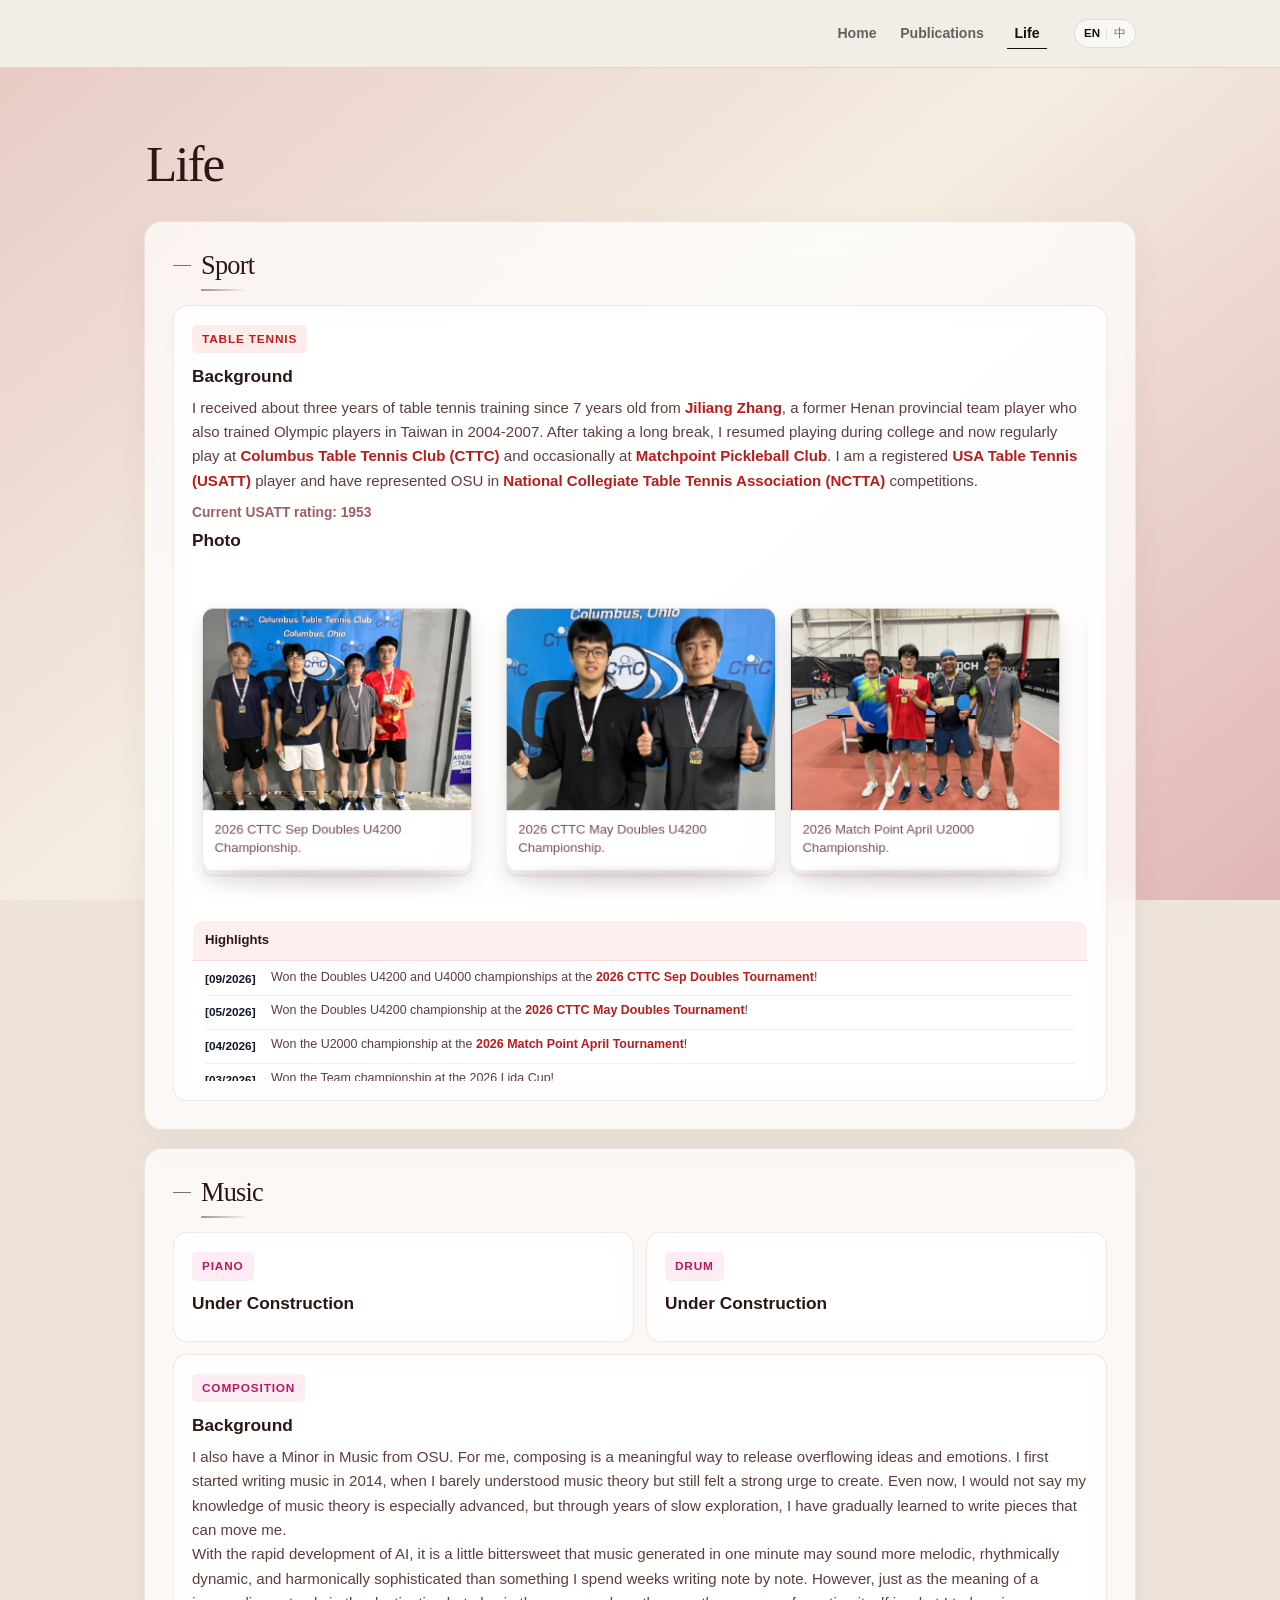
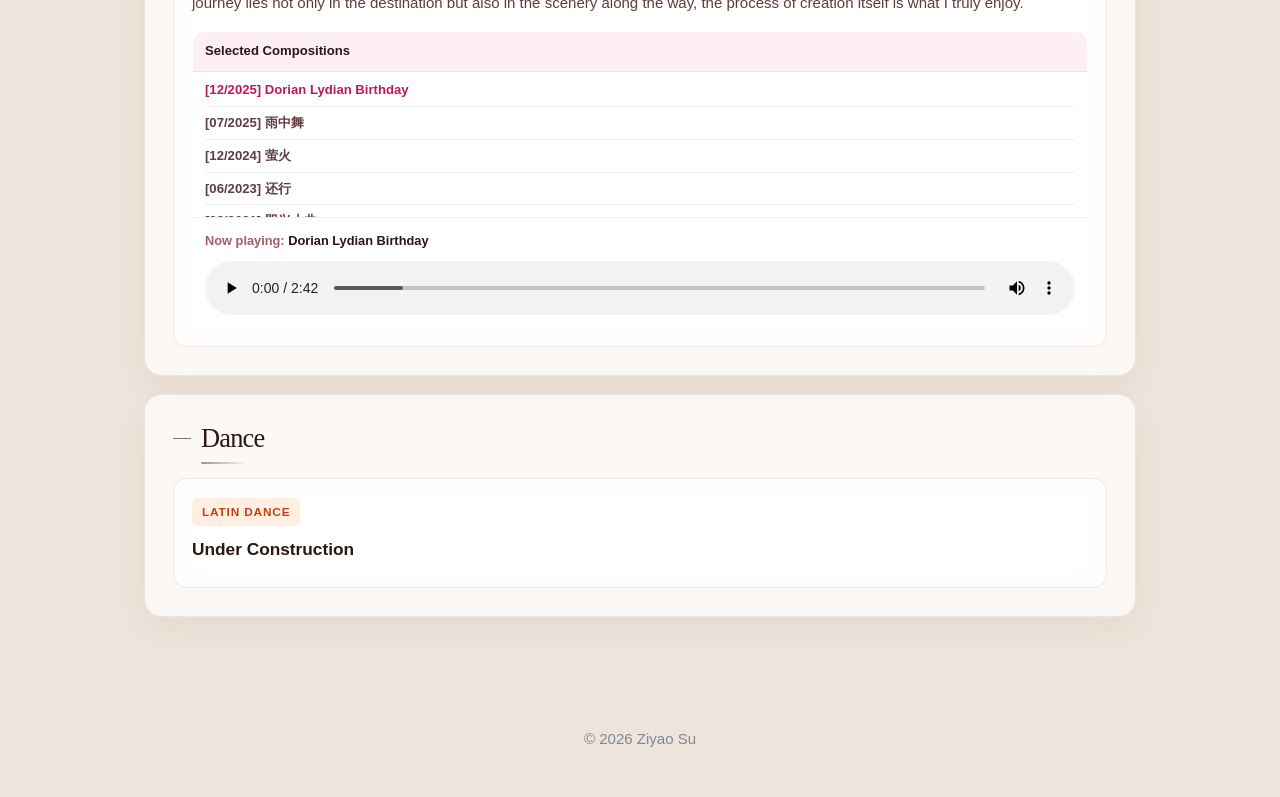
==== life.html @ 885048a0 "update" ====
<!DOCTYPE html>
<html lang="en">
<head>
  <meta charset="UTF-8" />
  <meta name="viewport" content="width=device-width, initial-scale=1.0" />

  <title>Life | Ziyao Su</title>

  <meta name="description" content="Life page of Ziyao Su, including table tennis, music compositions, and dance." />
  <meta name="author" content="Ziyao Su" />
  <script>document.documentElement.lang=new URLSearchParams(location.search).get('lang')==='zh'?'zh-CN':'en'</script>
  
  <link rel="stylesheet" href="style.css" />
  <link rel="stylesheet" href="life.css" />
  <link rel="stylesheet" href="refine.css?v=20261030-9" />
</head>

<body>
  <nav class="site-nav">
    <div class="nav-container">
      <div class="nav-actions"><div class="nav-links">
        <a href="index.html" data-en="Home" data-zh="首页">Home</a>
        <a href="publications.html" data-en="Publications" data-zh="学术成果">Publications</a>
        <a href="life.html" class="active" data-en="Life" data-zh="生活">Life</a>
      </div><button class="language-toggle" type="button" aria-label="切换至中文"><span data-lang="en">EN</span><i></i><span data-lang="zh">中</span></button></div>
    </div>
  </nav>

  <main class="page-container">
    <header class="plain-page-header life-page-header">
      <h1 data-en="Life" data-zh="生活">Life</h1>
    </header>

<section class="life-section" id="sport">
  <h2 class="life-heading">Sport</h2>

  <div class="life-list">
    <article class="life-card">
      <div class="life-tag">Table Tennis</div>
      <div class="life-title">Background</div>

	<p class="life-text" data-content-key="table-tennis">
  	 I received about three years of table tennis training since 7 years old from
  	 <a href="https://www.douyin.com/user/MS4wLjABAAAAonDPc5VkkgLb9TlkUxZpwA0_EYXYhEQ-IQcuhXt2RG0?from_tab_name=main&vid=7644897827390778233" target="_blank" rel="noopener noreferrer">Jiliang Zhang</a>,
  	 a former Henan provincial team player who also trained Olympic players in Taiwan in 2004-2007.
  	 After taking a long break, I resumed playing during college and now regularly play at
  	 <a href="https://www.columbustabletennisclub.org/" target="_blank" rel="noopener noreferrer">Columbus Table Tennis Club (CTTC)</a>
  	 and occasionally at
  	 <a href="https://www.matchpointpickleballclub.com/table-tennis" target="_blank" rel="noopener noreferrer">Matchpoint Pickleball Club</a>.
  	 I am a registered
  	 <a href="https://www.usatt.org/" target="_blank" rel="noopener noreferrer">USA Table Tennis (USATT)</a>
  	 player and have represented OSU in
  	 <a href="https://www.nctta.org/" target="_blank" rel="noopener noreferrer">National Collegiate Table Tennis Association (NCTTA)</a>
  	 competitions.
	</p>

      <div class="life-meta" data-content-key="rating">
        Current USATT rating: 1953
      </div>

      <div class="life-title">Photo</div>
      <div class="horizontal-photo-strip">

        <figure>
          <img src="assets/images/life/2026-cttc-u4200-doubles-champion-2.jpg" alt="2026 CTTC Doubles U4200 Champion" />
          <figcaption>2026 CTTC Sep Doubles U4200 Championship.</figcaption>
        </figure>

        <figure>
          <img src="assets/images/life/2026-cttc-u4200-doubles-champion.jpg" alt="2026 CTTC Doubles U4200 Champion" />
          <figcaption>2026 CTTC May Doubles U4200 Championship.</figcaption>
        </figure>

        <figure>
          <img src="assets/images/life/2026-matchpoint-april-u2000-champion.jpg" alt="2026 MatchPoint April U2000 Champion" />
          <figcaption>2026 Match Point April U2000 Championship.</figcaption>
        </figure>

        <figure>
          <img src="assets/images/life/2026-lida-cup-champion.jpg" alt="2026 Lida Cup Champion" />
          <figcaption>2026 Lida Cup Team Championship.</figcaption>
        </figure>

        <figure>
          <img src="assets/images/life/2026-nctta-midwest-mens-singles.jpg" alt="2026 NCTTA Midwest Regional Men's Singles" />
          <figcaption>2026 NCTTA Midwest Regional Men Single at The University of Iowa.</figcaption>
        </figure>

        <figure>
          <img src="assets/images/life/2025-cttti-division-b-champion.jpg" alt="2025 17th CTTTI Division B Champion" />
          <figcaption>2025 17<sup>th</sup> CTTTI Division B Team Championship.</figcaption>
        </figure>

        <figure>
          <img src="assets/images/life/2025-nctta-coed-team-champion.jpg" alt="NCTTA 2025 Divisional Coed Team Champion" />
          <figcaption>2025 NCTTA Divisional Coed Team Championship.</figcaption>
        </figure>

        <figure>
          <img src="assets/images/life/2025-nctta-coed-team.jpg" alt="NCTTA 2025 Divisional Coed Team" />
          <figcaption>2025 NCTTA Divisional Coed Team.</figcaption>
        </figure>

        <figure>
          <img src="assets/images/life/2025-nctta-cttc-divisional.jpg" alt="NCTTA 2025 Divisional at CTTC" />
          <figcaption>2025 NCTTA Divisional at CTTC.</figcaption>
        </figure>


      </div>

      <div class="championship-box">
        <div class="championship-header">
          Highlights
        </div>

        <ul class="championship-list">

			<li>
			  <span class="championship-date">[09/2026]</span>
			  <span class="championship-text">
			    Won the Doubles U4200 and U4000 championships at the
			    <a href="https://www.omnipong.com/EntryForms/1115-30.pdf" target="_blank" rel="noopener noreferrer">
			      2026 CTTC Sep Doubles Tournament</a>!
			  </span>
			</li>

			<li>
			  <span class="championship-date">[05/2026]</span>
			  <span class="championship-text">
			    Won the Doubles U4200 championship at the
			    <a href="https://www.omnipong.com/EntryForms/1115-28.pdf" target="_blank" rel="noopener noreferrer">
			      2026 CTTC May Doubles Tournament</a>!
			  </span>
			</li>
			
			<li>
			  <span class="championship-date">[04/2026]</span>
			  <span class="championship-text">
			    Won the U2000 championship at the
			    <a href="https://www.omnipong.com/EntryForms/1087-142.pdf" target="_blank" rel="noopener noreferrer">
			      2026 Match Point April Tournament</a>!
			  </span>
			</li>
			
			<li>
			  <span class="championship-date">[03/2026]</span>
			  <span class="championship-text">
			    Won the Team championship at the 2026 Lida Cup!
			  </span>
			</li>
			
			<li>
			  <span class="championship-date">[02/2026]</span>
			  <span class="championship-text">
			    Won the Team championship and finished as runner-up in Men's Singles at the
			    <a href="https://www.nctta.org/" target="_blank" rel="noopener noreferrer">
			      2025–2026 NCTTA Central Ohio Divisional Tournament</a>!
			  </span>
			</li>
			
			<li>
			  <span class="championship-date">[12/2025]</span>
			  <span class="championship-text">
			    Won the Team championship at the
			    <a href="https://www.omnipong.com/EntryForms/1115-26.pdf" target="_blank" rel="noopener noreferrer">CTTTI Division B Tournament</a>!
			  </span>
			</li>

        </ul>
      </div>

    </article>

  </div>
</section>



<section class="life-section" id="music">
  <h2 class="life-heading">Music</h2>

  <div class="life-list">
    <article class="life-card">
      <div class="life-tag">Piano</div>
      <div class="life-title">Under Construction</div>

      <p class="life-text"></p>
    </article>

    <article class="life-card">
      <div class="life-tag">Drum</div>
      <div class="life-title">Under Construction</div>

      <p class="life-text"></p>
    </article>

    <article class="life-card">
      <div class="life-tag">Composition</div>
      <div class="life-title">Background</div>

      <p class="life-text" data-content-key="composition-1">
        I also have a Minor in Music from OSU. For me, composing is a meaningful
        way to release overflowing ideas and emotions. I first started writing music
        in 2014, when I barely understood music theory but still felt a strong urge
        to create. Even now, I would not say my knowledge of music theory is especially
        advanced, but through years of slow exploration, I have gradually learned to
        write pieces that can move me.
      </p>

      <p class="life-text" data-content-key="composition-2">
        With the rapid development of AI, it is a little bittersweet that music
        generated in one minute may sound more melodic, rhythmically dynamic, and
        harmonically sophisticated than something I spend weeks writing note by note.
        However, just as the meaning of a journey lies not only in the destination
        but also in the scenery along the way, the process of creation itself is what
        I truly enjoy.
      </p>

      <div class="music-player-box">
        <div class="music-list-header">Selected Compositions</div>

        <ul class="music-list">
          <li>
            <button
              class="music-item active"
              type="button"
              data-src="music/Dorian Lydian Birthday.flac"
              data-title="Dorian Lydian Birthday"
            >
              [12/2025] Dorian Lydian Birthday
            </button>
          </li>

          <li>
            <button
              class="music-item"
              type="button"
              data-src="music/雨中舞.flac"
              data-title="雨中舞"
            >
              [07/2025] 雨中舞
            </button>
          </li>

          <li>
            <button
              class="music-item"
              type="button"
              data-src="music/萤火.flac"
              data-title="萤火"
            >
              [12/2024] 萤火
            </button>
          </li>

          <li>
            <button
              class="music-item"
              type="button"
              data-src="music/还行.mp3"
              data-title="还行"
            >
              [06/2023] 还行
            </button>
          </li>

          <li>
            <button
              class="music-item"
              type="button"
              data-src="music/即兴小曲.mp3"
              data-title="即兴小曲"
            >
              [02/2021] 即兴小曲
            </button>
          </li>

          <li>
            <button
              class="music-item"
              type="button"
              data-src="music/月夜.mp3"
              data-title="月夜"
            >
              [03/2020] 月夜
            </button>
          </li>

          <li>
            <button
              class="music-item"
              type="button"
              data-src="music/Melting Ice-Marry Christmas.mp3"
              data-title="Melting Ice-Marry Christmas"
            >
              [12/2018] Melting Ice-Marry Christmas
            </button>
          </li>

          <li>
            <button
              class="music-item"
              type="button"
              data-src="music/Lies.mp3"
              data-title="Lies"
            >
              [07/2018] Lies
            </button>
          </li>

          <li>
            <button
              class="music-item"
              type="button"
              data-src="music/Purple Heart.mp3"
              data-title="Purple Heart"
            >
              [04/2018] Purple Heart
            </button>
          </li>

          <li>
            <button
              class="music-item"
              type="button"
              data-src="music/Blue Rose.mp3"
              data-title="Blue Rose"
            >
              [01/2018] Blue Rose
            </button>
          </li>

          <li>
            <button
              class="music-item"
              type="button"
              data-src="music/暗风.mp3"
              data-title="暗风"
            >
              [08/2017] 暗风
            </button>
          </li>

          <li>
            <button
              class="music-item"
              type="button"
              data-src="music/花舞.mp3"
              data-title="花舞"
            >
              [07/2017] 花舞
            </button>
          </li>
        </ul>

        <div class="shared-audio-player">
          <div class="now-playing">
            <span data-en="Now playing:" data-zh="正在播放：">Now playing:</span>
            <span id="current-track-title">Dorian Lydian Birthday</span>
          </div>

          <audio
            id="shared-audio"
            controls
            src="music/Dorian Lydian Birthday.flac"
          >
            Your browser does not support the audio element.
          </audio>
        </div>
      </div>
    </article>
  </div>
</section>

    <section class="life-section" id="dance">
      <h2 class="life-heading">Dance</h2>

      <div class="life-list">
        <article class="life-card">
          <div class="life-tag">Latin Dance</div>
          <div class="life-title">Under Construction</div>

          <p class="life-text">
          </p>

        </article>
      </div>
    </section>
  </main>

  <footer class="site-footer">
    © 2026 Ziyao Su
  </footer>

<script>
  document.addEventListener("DOMContentLoaded", () => {
    const musicItems = document.querySelectorAll(".music-item");
    const audio = document.getElementById("shared-audio");
    const currentTitle = document.getElementById("current-track-title");

    musicItems.forEach((item) => {
      item.addEventListener("click", () => {
        const src = item.dataset.src;
        const title = item.dataset.title;

        musicItems.forEach((button) => button.classList.remove("active"));
        item.classList.add("active");

        audio.src = src;
        currentTitle.textContent = title;

        audio.play().catch(() => {
          console.log("Playback was blocked until user interaction.");
        });
      });
    });
  });
</script>
  <script src="site.js?v=20261030-15"></script>

</body>
</html>
---- style.css ----
:root {
  --bg-1: #eef4ff;
  --bg-2: #f8f2ff;
  --bg-3: #f8fbff;

  --card: rgba(255, 255, 255, 0.78);
  --card-strong: rgba(255, 255, 255, 0.92);
  --border: rgba(255, 255, 255, 0.45);

  --text: #18212f;
  --muted: #5d6b82;
  --soft: #8a96ab;

  --primary: #4f6df5;
  --primary-dark: #2f4dd8;

  --shadow-lg: 0 18px 50px rgba(43, 61, 103, 0.12);
  --shadow-md: 0 10px 28px rgba(43, 61, 103, 0.08);

  --radius-xl: 26px;
}

/* 2026 unified refinement */
:root {
  --ink: #182129;
  --muted: #5e6a73;
  --soft: #83909a;
  --primary: #345d73;
  --primary-dark: #234759;
  --paper: #f7f7f4;
  --card: rgba(255, 255, 252, .84);
  --border: rgba(31, 47, 55, .11);
  --radius-xl: 18px;
  --shadow-md: 0 12px 36px rgba(32, 46, 52, .055);
}

html { scroll-behavior: smooth; background: var(--paper); }
body {
  color: var(--ink);
  background: linear-gradient(180deg, #f5f6f3 0, #fafaf8 42%, #f4f5f2 100%);
  font-family: Inter, "Noto Sans SC", "PingFang SC", -apple-system, BlinkMacSystemFont, "Segoe UI", sans-serif;
  opacity: 0;
  transform: translateY(5px);
  transition: opacity .35s ease, transform .35s ease;
}
body.page-ready { opacity: 1; transform: none; }
body.page-leaving { opacity: 0; transform: translateY(-3px); }
body::before, body::after { opacity: .24; filter: saturate(.55); }

.site-nav {
  position: sticky; top: 0; z-index: 50;
  height: 68px;
  background: rgba(247, 247, 244, .82);
  border-bottom: 1px solid var(--border);
  backdrop-filter: blur(18px) saturate(135%);
  -webkit-backdrop-filter: blur(18px) saturate(135%);
}
.nav-container { max-width: 1040px; height: 100%; padding: 0 24px; }
.nav-name { font-family: Georgia, "Noto Serif SC", serif; font-weight: 600; letter-spacing: .025em; }
.nav-actions, .nav-links { display: flex; align-items: center; }
.nav-actions { gap: 16px; }
.nav-links { gap: 2px; }
.nav-links a { position: relative; padding: 8px 11px; border-radius: 8px; font-size: .88rem; font-weight: 560; }
.nav-links a.active { color: var(--ink); background: transparent; box-shadow: none; }
.nav-links a.active::after { content: ""; position: absolute; left: 11px; right: 11px; bottom: 2px; height: 1.5px; background: var(--primary); }
.nav-links a:hover { background: rgba(48, 81, 96, .06); }
.language-toggle { display: flex; align-items: center; gap: 6px; padding: 5px 8px; border: 1px solid var(--border); border-radius: 999px; background: rgba(255,255,255,.56); color: var(--soft); cursor: pointer; font: inherit; font-size: .72rem; }
.language-toggle i { width: 1px; height: 11px; background: var(--border); }
.language-toggle span { transition: color .2s ease, font-weight .2s ease; }
.language-toggle span.active { color: var(--primary-dark); font-weight: 800; }

.container, .page-container { max-width: 1040px; }
header, section { border: 1px solid var(--border); border-radius: var(--radius-xl); box-shadow: var(--shadow-md); }
.home-hero { padding: 42px; grid-template-columns: 214px 1fr; gap: 42px; }
.profile-photo { width: 190px; height: 190px; border-radius: 13px; box-shadow: 0 10px 30px rgba(31, 43, 49, .12); }
h1 { font-family: Georgia, "Noto Serif SC", serif; font-weight: 500; font-size: clamp(2.25rem, 4vw, 3.3rem); }
.subtitle { line-height: 1.72; }
section { padding: 28px 30px; margin-top: 18px; }
section h2 { margin-bottom: 18px; padding-left: 0; font-family: Georgia, "Noto Serif SC", serif; font-weight: 500; font-size: 1.5rem; }
section h2::before { display: none; }
.news-list li { padding: 10px 0; }
.compact-publications li { margin-bottom: 11px; }

.section-kicker { color: var(--primary); font-size: .72rem; font-weight: 750; letter-spacing: .13em; text-transform: uppercase; }

.site-footer { padding: 30px 16px 44px; }
@media (max-width: 760px) {
  .site-nav { height: 62px; }
  .nav-container { flex-direction: row; align-items: center; padding: 0 15px; gap: 10px; }
  .nav-name { font-size: .94rem; white-space: nowrap; }
  .nav-actions { gap: 5px; margin-left: auto; }
  .nav-links { gap: 0; }
  .nav-links a { padding: 7px 6px; font-size: .76rem; }
  .nav-links a.active::after { left: 6px; right: 6px; }
  .language-toggle { gap: 4px; padding: 4px 6px; font-size: .66rem; }
  .container, .page-container { padding: 22px 13px 45px; }
  .home-hero { padding: 25px 20px; gap: 21px; }
  section { padding: 22px 18px; }
}

* {
  box-sizing: border-box;
}

html {
  scroll-behavior: smooth;
}

body {
  margin: 0;
  font-family: Inter, "Segoe UI", Arial, Helvetica, sans-serif;
  color: var(--text);
  line-height: 1.75;
  min-height: 100vh;
  background:
    radial-gradient(circle at 10% 20%, rgba(125, 171, 255, 0.25), transparent 28%),
    radial-gradient(circle at 90% 15%, rgba(173, 127, 255, 0.20), transparent 25%),
    radial-gradient(circle at 80% 80%, rgba(104, 211, 255, 0.18), transparent 26%),
    linear-gradient(135deg, var(--bg-1) 0%, var(--bg-2) 52%, var(--bg-3) 100%);
}

body::before,
body::after {
  content: "";
  position: fixed;
  z-index: -1;
  border-radius: 999px;
  filter: blur(60px);
  opacity: 0.35;
}

body::before {
  width: 280px;
  height: 280px;
  top: 80px;
  left: -60px;
  background: #96b8ff;
}

body::after {
  width: 340px;
  height: 340px;
  right: -100px;
  top: 280px;
  background: #d6a3ff;
}

a {
  color: var(--primary);
  text-decoration: none;
  transition: all 0.2s ease;
}

a:hover {
  color: var(--primary-dark);
  text-decoration: underline;
}

strong {
  color: #101828;
}

em {
  color: #334155;
}

/* ---------------------------Layout--------------------------- */

.container,
.page-container {
  max-width: 1080px;
  margin: 0 auto;
  padding: 46px 24px 80px;
}

/* Header */

header {
  background: var(--card-strong);
  border: 1px solid var(--border);
  box-shadow: var(--shadow-lg);
  backdrop-filter: blur(12px);
  border-radius: var(--radius-xl);
  padding: 44px 42px;
  margin-bottom: 28px;
  position: relative;
  overflow: hidden;
}

header::before {
  content: "";
  position: absolute;
  width: 220px;
  height: 220px;
  border-radius: 999px;
  right: -70px;
  top: -70px;
  background: radial-gradient(circle, rgba(133, 164, 255, 0.25), transparent 68%);
}

header::after {
  content: "";
  position: absolute;
  width: 180px;
  height: 180px;
  border-radius: 999px;
  left: -60px;
  bottom: -60px;
  background: radial-gradient(circle, rgba(198, 147, 255, 0.18), transparent 68%);
}

/* ---------------------------Navigation--------------------------- */

.site-nav {
  position: sticky;
  top: 0;
  z-index: 20;
  backdrop-filter: blur(14px);
  background: rgba(255, 255, 255, 0.55);
  border-bottom: 1px solid rgba(255, 255, 255, 0.35);
}

.nav-container {
  max-width: 1080px;
  margin: 0 auto;
  padding: 16px 24px;
  display: flex;
  justify-content: space-between;
  align-items: center;
}

.nav-name {
  font-size: 1.05rem;
  font-weight: 800;
  letter-spacing: 0.02em;
  color: #0f172a;
}

.nav-name:hover {
  text-decoration: none;
}

.nav-links {
  display: flex;
  flex-wrap: wrap;
  gap: 10px;
}

.nav-links a {
  color: var(--muted);
  padding: 8px 14px;
  border-radius: 999px;
  font-size: 0.95rem;
  font-weight: 600;
}

.nav-links a:hover {
  background: rgba(79, 109, 245, 0.08);
  color: var(--primary-dark);
  text-decoration: none;
}

.nav-links a.active {
  background: linear-gradient(135deg, #4f6df5, #7c5cff);
  color: white;
  box-shadow: 0 8px 20px rgba(79, 109, 245, 0.22);
}

/* ---------------------------Homepage hero--------------------------- */

.home-hero {
  display: grid;
  grid-template-columns: 260px 1fr;
  gap: 34px;
  align-items: center;
}

.hero-photo-block {
  display: flex;
  flex-direction: column;
  align-items: center;
}

.profile-photo {
  width: 220px;
  height: 220px;
  object-fit: cover;
  border-radius: 28px;
  border: 1px solid rgba(255, 255, 255, 0.65);
  box-shadow: 0 14px 34px rgba(43, 61, 103, 0.14);
  background: rgba(255, 255, 255, 0.6);
}

.hero-links {
  display: flex;
  flex-wrap: wrap;
  justify-content: center;
  gap: 7px;
  margin-top: 14px;
  font-size: 0.9rem;
  font-weight: 700;
}

.hero-links a {
  color: var(--primary-dark);
}

.hero-links a:hover {
  text-decoration: underline;
}

.hero-links span {
  color: var(--soft);
  font-weight: 500;
}

.hero-intro {
  position: relative;
  z-index: 1;
}

.hero-intro h1 {
  margin-bottom: 10px;
}

.hero-intro .subtitle {
  margin-top: 12px;
}

h1 {
  margin: 0 0 12px;
  font-size: clamp(2.4rem, 4vw, 3.6rem);
  line-height: 1.1;
  letter-spacing: -0.03em;
  color: #0f172a;
}

.subtitle {
  margin: 0;
  max-width: 780px;
  font-size: 1.06rem;
  color: var(--muted);
}

.affiliation {
  display: inline-block;
  margin: 4px 0 14px;
  padding: 6px 12px;
  border-radius: 999px;
  background: rgba(79, 109, 245, 0.10);
  color: var(--primary-dark);
  font-weight: 700;
  font-size: 0.95rem;
}

/* ---------------------------Normal sections--------------------------- */

section {
  background: var(--card);
  border: 1px solid var(--border);
  box-shadow: var(--shadow-md);
  backdrop-filter: blur(10px);
  border-radius: var(--radius-xl);
  padding: 34px;
  margin-top: 26px;
}

section h2 {
  margin: 0 0 24px;
  font-size: 1.65rem;
  line-height: 1.2;
  color: #0f172a;
  position: relative;
  padding-left: 16px;
}

section h2::before {
  content: "";
  position: absolute;
  left: 0;
  top: 6px;
  width: 6px;
  height: 1.2em;
  border-radius: 999px;
  background: linear-gradient(180deg, #4f6df5, #8b5cf6);
}

section h3 {
  color: #172033;
  margin-top: 24px;
}

/* ---------------------------News section--------------------------- */

.news-section {
  padding: 30px 34px;
}

.news-list {
  list-style: none;
  padding: 0;
  margin: 0;
}

.news-list li {
  display: grid;
  grid-template-columns: 110px 1fr;
  gap: 18px;
  padding: 12px 0;
  border-bottom: 1px solid rgba(148, 163, 184, 0.22);
}

.news-list li:last-child {
  border-bottom: none;
}

.news-date {
  color: black;
  font-weight: 800;
  font-size: 0.92rem;
  white-space: nowrap;
}

.news-text {
  color: #334155;
  line-height: 1.6;
}

.news-text a {
  font-weight: 700;
  margin-left: 4px;
}

@media (max-width: 700px) {
  .news-list li {
    grid-template-columns: 1fr;
    gap: 4px;
  }
}


/* ---------------------------Selected publications--------------------------- */

.compact-publications {
  padding-left: 1.2rem;
}

.compact-publications li {
  margin-bottom: 14px;
  line-height: 1.35;
}

.pub-title-line {
  font-weight: 700;
  color: #111827;
  margin-bottom: 2px;
}

.pub-title-line a {
  color: #111827;
  text-decoration: none;
}

.pub-title-line a:hover {
  color: var(--primary-dark);
  text-decoration: underline;
}

.pub-author-line {
  color: #445066;
  font-size: 0.94rem;
  margin-bottom: 1px;
}

.pub-info-line {
  color: var(--soft);
  font-size: 0.9rem;
}

.pub-highlight {
  display: inline-block;
  margin-left: 8px;
  padding: 2px 8px;
  border-radius: 999px;
  background: rgba(220, 38, 38, 0.1);
  color: #dc2626;
  font-size: 0.75rem;
  font-weight: 800;
  white-space: nowrap;
}

/* ---------------------------Footer--------------------------- */

.site-footer {
  text-align: center;
  color: #7d889b;
  padding: 28px 16px 50px;
  font-size: 0.94rem;
}

/* ---------------------------Mobile--------------------------- */

@media (max-width: 760px) {
  .nav-container {
    flex-direction: column;
    align-items: flex-start;
    gap: 10px;
  }

  .container,
  .page-container {
    padding: 28px 16px 56px;
  }

  header,
  section {
    padding: 24px 20px;
    border-radius: 20px;
  }

  .home-hero {
    grid-template-columns: 1fr;
    text-align: left;
    gap: 24px;
  }

  .hero-photo-block {
    align-items: flex-start;
  }

  .profile-photo {
    width: 180px;
    height: 180px;
    border-radius: 24px;
  }

  .hero-links {
    justify-content: flex-start;
  }

}
---- life.css ----
/* ===== Life page only ===== */

/* Background */

body {
  background:
    radial-gradient(circle at 12% 18%, rgba(255, 122, 122, 0.30), transparent 30%),
    radial-gradient(circle at 85% 12%, rgba(255, 186, 120, 0.28), transparent 28%),
    radial-gradient(circle at 75% 82%, rgba(255, 107, 154, 0.20), transparent 30%),
    linear-gradient(135deg, #fff1f2 0%, #ffe4e6 45%, #fff7ed 100%);
}

body::before {
  background: #fb7185;
}

body::after {
  background: #f97316;
}

/* Page title */

.life-page-header {
  background: transparent;
  border: none;
  box-shadow: none;
  backdrop-filter: none;
  padding: 14px 4px 4px;
  margin-bottom: 22px;
  overflow: visible;
}

.life-page-header::before,
.life-page-header::after {
  display: none;
}

.life-page-header h1 {
  font-size: clamp(2.5rem, 5vw, 4rem);
  margin: 0;
  letter-spacing: -0.05em;
  color: #2b1618;
}

/* Main life layout */

.life-section {
  margin-top: 26px;
  padding: 34px;
  background: rgba(255, 255, 255, 0.66);
  border: 1px solid rgba(255, 255, 255, 0.55);
  box-shadow: 0 14px 38px rgba(127, 29, 29, 0.09);
  backdrop-filter: blur(12px);
  border-radius: var(--radius-xl);
}

.life-heading {
  margin: 0 0 14px;
  font-size: 1.65rem;
  line-height: 1.2;
  color: #2b1618;
  letter-spacing: -0.03em;
  padding-left: 18px;
  position: relative;
}

.life-heading::before {
  content: "";
  position: absolute;
  left: 0;
  top: 0.18em;
  width: 7px;
  height: 1.1em;
  border-radius: 999px;
  background: linear-gradient(180deg, #ef4444, #f97316);
}

/* Cards */

.life-list {
  display: grid;
  grid-template-columns: repeat(2, minmax(0, 1fr));
  gap: 18px;
  padding: 0;
  margin: 0;
  background: transparent;
  border: none;
  box-shadow: none;
  backdrop-filter: none;
  border-radius: 0;
}

.life-card {
  position: relative;
  min-height: 210px;
  padding: 22px 24px;
  border-radius: 20px;
  background: rgba(255, 255, 255, 0.72);
  border: 1px solid rgba(255, 255, 255, 0.58);
  box-shadow: 0 8px 24px rgba(127, 29, 29, 0.06);
  transition: transform 0.18s ease, box-shadow 0.18s ease;
}

.life-card:hover {
  transform: translateY(-2px);
  box-shadow: 0 16px 36px rgba(127, 29, 29, 0.10);
}

.life-card:first-child:last-child {
  grid-column: 1 / -1;
}

.life-tag {
  display: inline-block;
  margin-bottom: 8px;
  padding: 4px 10px;
  border-radius: 999px;
  font-size: 0.74rem;
  font-weight: 800;
  letter-spacing: 0.02em;
  color: #b91c1c;
  background: rgba(239, 68, 68, 0.10);
}

.life-title {
  margin-bottom: 7px;
  font-size: 1.08rem;
  line-height: 1.35;
  font-weight: 850;
  color: #2b1618;
}

.life-text {
  margin: 0;
  color: #5f3c40;
  font-size: 0.94rem;
  line-height: 1.62;
}

.life-meta {
  margin-top: 8px;
  color: #9f5f66;
  font-size: 0.86rem;
  font-weight: 700;
}

/* Championship / highlights block */

.championship-box {
  margin-top: 16px;
  border-radius: 18px;
  background: rgba(255, 255, 255, 0.68);
  border: 1px solid rgba(255, 255, 255, 0.58);
  box-shadow: 0 8px 24px rgba(127, 29, 29, 0.06);
  overflow: hidden;
}

.championship-header {
  padding: 8px 12px;
  font-size: 0.82rem;
  font-weight: 850;
  color: #2b1618;
  background: rgba(239, 68, 68, 0.09);
  border-bottom: 1px solid rgba(239, 68, 68, 0.12);
}

.championship-list {
  list-style: none;
  margin: 0;
  padding: 2px 12px;
  max-height: 120px;
  overflow-y: auto;
}

.championship-list li {
  display: grid;
  grid-template-columns: 58px 1fr;
  gap: 8px;
  padding: 6px 0;
  border-bottom: 1px solid rgba(148, 163, 184, 0.16);
}

.championship-list li:last-child {
  border-bottom: none;
}

.championship-date {
  color: #111827;
  font-size: 0.74rem;
  font-weight: 850;
  white-space: nowrap;
}

.championship-text {
  color: #5f3c40;
  font-size: 0.78rem;
  line-height: 1.35;
}

.championship-list::-webkit-scrollbar,
.music-list::-webkit-scrollbar {
  width: 7px;
}

.championship-list::-webkit-scrollbar-track,
.music-list::-webkit-scrollbar-track {
  background: rgba(255, 255, 255, 0.45);
  border-radius: 999px;
}

.championship-list::-webkit-scrollbar-thumb {
  background: rgba(239, 68, 68, 0.38);
  border-radius: 999px;
}

.championship-list::-webkit-scrollbar-thumb:hover {
  background: rgba(220, 38, 38, 0.52);
}

/* Horizontal photo strip */

.horizontal-photo-strip {
  display: flex;
  gap: 14px;
  margin-top: 16px;
  padding-bottom: 8px;
  overflow-x: auto;
  overflow-y: hidden;
  scroll-snap-type: x proximity;
}

.horizontal-photo-strip figure {
  flex: 0 0 320px;
  margin: 0;
  border-radius: 18px;
  overflow: hidden;
  background: rgba(255, 255, 255, 0.68);
  border: 1px solid rgba(255, 255, 255, 0.58);
  box-shadow: 0 8px 24px rgba(127, 29, 29, 0.06);
  scroll-snap-align: start;
}

.horizontal-photo-strip img {
  display: block;
  width: 100%;
  aspect-ratio: 4 / 3;
  object-fit: cover;
}

.horizontal-photo-strip figcaption {
  padding: 10px 12px;
  color: #7a4b50;
  font-size: 0.84rem;
  line-height: 1.45;
  background: rgba(255, 255, 255, 0.55);
}

.horizontal-photo-strip::-webkit-scrollbar {
  height: 8px;
}

.horizontal-photo-strip::-webkit-scrollbar-track {
  background: rgba(255, 255, 255, 0.45);
  border-radius: 999px;
}

.horizontal-photo-strip::-webkit-scrollbar-thumb {
  background: rgba(239, 68, 68, 0.38);
  border-radius: 999px;
}

.horizontal-photo-strip::-webkit-scrollbar-thumb:hover {
  background: rgba(220, 38, 38, 0.52);
}

/* Music player */

.music-player-box {
  margin-top: 16px;
  border-radius: 18px;
  background: rgba(255, 255, 255, 0.68);
  border: 1px solid rgba(255, 255, 255, 0.58);
  box-shadow: 0 8px 24px rgba(127, 29, 29, 0.06);
  overflow: hidden;
}

.music-list-header {
  padding: 8px 12px;
  font-size: 0.82rem;
  font-weight: 850;
  color: #2b1618;
  background: rgba(236, 72, 153, 0.09);
  border-bottom: 1px solid rgba(236, 72, 153, 0.12);
}

.music-list {
  list-style: none;
  margin: 0;
  padding: 2px 12px;
  max-height: 145px;
  overflow-y: auto;
}

.music-list li {
  border-bottom: 1px solid rgba(148, 163, 184, 0.16);
}

.music-list li:last-child {
  border-bottom: none;
}

.music-item {
  width: 100%;
  display: block;
  padding: 7px 0;
  border: none;
  background: transparent;
  cursor: pointer;
  color: #5f3c40;
  font: inherit;
  font-size: 0.82rem;
  font-weight: 750;
  line-height: 1.35;
  text-align: left;
}

.music-item:hover,
.music-item.active {
  color: #be185d;
  font-weight: 900;
}

.music-list::-webkit-scrollbar-thumb {
  background: rgba(236, 72, 153, 0.38);
  border-radius: 999px;
}

.music-list::-webkit-scrollbar-thumb:hover {
  background: rgba(190, 24, 93, 0.52);
}

.shared-audio-player {
  padding: 12px;
  background: rgba(255, 255, 255, 0.52);
  border-top: 1px solid rgba(236, 72, 153, 0.12);
}

.now-playing {
  margin-bottom: 8px;
  color: #9f5f66;
  font-size: 0.8rem;
  font-weight: 750;
}

#current-track-title {
  color: #2b1618;
}

.shared-audio-player audio {
  width: 100%;
  display: block;
}

/* Section accents */

#sport .life-heading::before {
  background: linear-gradient(180deg, #ef4444, #f97316);
}

#sport .life-tag {
  color: #b91c1c;
  background: rgba(239, 68, 68, 0.10);
}

#music .life-heading::before {
  background: linear-gradient(180deg, #ec4899, #f97316);
}

#music .life-tag {
  color: #be185d;
  background: rgba(236, 72, 153, 0.10);
}

#music .life-card:nth-child(3) {
  grid-column: 1 / -1;
}

#dance .life-heading::before {
  background: linear-gradient(180deg, #f97316, #eab308);
}

#dance .life-tag {
  color: #c2410c;
  background: rgba(249, 115, 22, 0.12);
}

/* Links */

.life-card a {
  color: #b91c1c;
  font-weight: 700;
}

.life-card a:hover {
  color: #7f1d1d;
}

/* Mobile */

/* Mobile */

@media (max-width: 760px) {
  html,
  body {
    max-width: 100%;
    overflow-x: hidden;
  }

  .life-page-header h1 {
    font-size: 2.5rem;
  }

  .life-section {
    width: 100%;
    max-width: 100%;
    padding: 24px 16px;
    overflow: hidden;
  }

  .life-heading {
    font-size: 1.35rem;
  }

  .life-list {
    grid-template-columns: minmax(0, 1fr);
    width: 100%;
    max-width: 100%;
    min-width: 0;
  }

  .life-card {
    width: 100%;
    max-width: 100%;
    min-width: 0;
    min-height: auto;
    padding: 16px;
    border-radius: 18px;
    overflow: hidden;
  }

  .championship-box,
  .music-player-box {
    width: 100%;
    max-width: 100%;
    min-width: 0;
  }

  .championship-list {
    max-height: 180px;
  }

  .championship-list li {
    grid-template-columns: 1fr;
    gap: 2px;
  }

  .championship-text,
  .championship-text a {
    overflow-wrap: anywhere;
    word-break: break-word;
  }

  .horizontal-photo-strip {
    width: 100%;
    max-width: 100%;
    min-width: 0;

    display: grid;
    grid-auto-flow: column;
    grid-auto-columns: 100%;

    gap: 12px;
    overflow-x: auto;
    overflow-y: hidden;
    scroll-snap-type: x mandatory;

    padding-bottom: 8px;
    box-sizing: border-box;
  }

  .horizontal-photo-strip figure {
    width: 100%;
    max-width: 100%;
    min-width: 0;
    margin: 0;
    box-sizing: border-box;
    scroll-snap-align: start;
  }

  .horizontal-photo-strip img {
    width: 100%;
    max-width: 100%;
    height: auto;
    display: block;
  }

  .horizontal-photo-strip figcaption {
    overflow-wrap: anywhere;
    word-break: break-word;
  }
}
---- refine.css ----
/* Final shared visual layer - loaded after page-specific styles. */
:root { --ink:#17243a; --muted:#596779; --soft:#7d8998; --primary:#315f8c; --primary-dark:#173f69; --nav-text:#626262; --nav-active:#111; --nav-soft:#707070; --paper:#e8e2d7; --card:rgba(244,239,229,.90); --border:rgba(34,68,99,.14); --radius-xl:18px; --shadow-md:0 14px 40px rgba(30,53,78,.08); }
html { scroll-behavior:smooth; background-color:#d9e4ec !important; background-image:linear-gradient(135deg,#cbddeb 0%,#eee5d6 49%,#b9cee0 100%) !important; min-height:100%; }
body { color:var(--ink); background-color:#d9e4ec !important; background-image:linear-gradient(135deg,#cbddeb 0%,#eee5d6 49%,#b9cee0 100%) !important; background-attachment:fixed !important; min-height:100vh; font-family:Inter,"Noto Sans SC","PingFang SC",-apple-system,BlinkMacSystemFont,"Segoe UI",sans-serif; opacity:1; transform:none; }
body.page-ready,body.page-leaving { opacity:1; transform:none; }
body::before,body::after,header::before,header::after { display:none !important; content:none !important; animation:none !important; }
.site-nav { position:sticky; top:0; z-index:50; height:68px; background:#f2eee6; border-bottom:1px solid #ddd7ce; backdrop-filter:none; -webkit-backdrop-filter:none; }
.nav-container { max-width:1040px; height:100%; padding:0 24px; flex-direction:row; justify-content:flex-end; }
.nav-actions,.nav-links { display:flex; align-items:center; }
.nav-actions { gap:16px; }
.nav-links { gap:2px; }
.nav-links a { display:flex; align-items:center; justify-content:center; position:relative; padding:8px; border-radius:8px; font-size:0; font-weight:560; white-space:nowrap; color:var(--nav-text); }
.nav-links a::before { content:attr(data-en); font-size:.88rem; line-height:1.4; }
html[lang^="zh"] .nav-links a::before { content:attr(data-zh); }
.nav-links a:nth-child(1),.nav-links a:nth-child(3) { width:62px; }
.nav-links a:nth-child(2) { width:104px; }
.nav-links a.active { color:var(--nav-active); background:transparent; box-shadow:none; }
.nav-links a.active::after { content:""; position:absolute; left:11px; right:11px; bottom:2px; height:1.5px; background:var(--nav-active); }
.nav-links a:hover { color:#111; background:#e7e2da; }
.language-toggle { display:flex; align-items:center; justify-content:center; gap:6px; width:62px; height:29px; padding:5px 8px; border:1px solid rgba(34,68,99,.14); border-radius:999px; background:rgba(255,255,255,.56); color:var(--nav-soft); cursor:pointer; font:inherit; font-size:.72rem; }
.language-toggle i { width:1px; height:11px; background:var(--border); }
.language-toggle span { min-width:13px; text-align:center; color:var(--nav-soft); font-weight:500; transition:none; }
html:not([lang^="zh"]) .language-toggle [data-lang="en"],html[lang^="zh"] .language-toggle [data-lang="zh"] { color:#111; font-weight:800; }
.language-toggle:hover { color:#111; border-color:#aaa39a; }
.container,.page-container { max-width:1040px; }
header,section { border:1px solid rgba(42,63,71,.13); border-radius:var(--radius-xl); box-shadow:0 16px 46px rgba(41,55,60,.075); background-color:rgba(255,255,255,.76); background-image:none; backdrop-filter:blur(18px) saturate(120%); -webkit-backdrop-filter:blur(18px) saturate(120%); }
body:not(.page-ready) main > header,body:not(.page-ready) main > section { opacity:0; transform:translateX(34px); }
body.page-ready main > header,body.page-ready main > section { animation:card-arrive .7s both cubic-bezier(.22,1,.36,1); animation-delay:calc(var(--card-index,0) * 70ms); }
body.cards-leaving main > header,body.cards-leaving main > section { animation:card-depart .30s both cubic-bezier(.55,0,1,.45); animation-delay:0ms; }
main > :nth-child(1){--card-index:0} main > :nth-child(2){--card-index:1} main > :nth-child(3){--card-index:2} main > :nth-child(4){--card-index:3} main > :nth-child(5){--card-index:4} main > :nth-child(6){--card-index:5} main > :nth-child(7){--card-index:6}
@keyframes card-arrive { from{opacity:0;transform:translateX(38px) scale(.985);filter:blur(3px)} to{opacity:1;transform:none;filter:blur(0)} }
@keyframes card-depart { from{opacity:1;transform:none;filter:blur(0)} to{opacity:0;transform:translateX(-24px) scale(.995);filter:blur(1px)} }
.home-hero { padding:42px; grid-template-columns:214px 1fr; gap:42px; align-items:start; }
.profile-photo { width:190px; height:190px; border-radius:13px; box-shadow:0 10px 30px rgba(31,43,49,.12); }
.hero-photo-block { position:sticky; top:92px; align-self:start; }
.hero-links { display:flex; justify-content:center; gap:11px; margin-top:16px; }
.hero-links a { position:relative; display:grid; place-items:center; width:37px; height:37px; border:1px solid rgba(34,68,99,.15); border-radius:50%; color:var(--primary-dark); background:rgba(255,255,255,.72); box-shadow:0 5px 14px rgba(31,53,76,.06); transition:transform .2s ease,border-color .2s ease,background .2s ease; }
.hero-links a:hover { transform:translateY(-2px); border-color:rgba(34,68,99,.34); background:#fff; }
.hero-links img { width:19px; height:19px; }
.hero-links a::after { content:attr(data-tooltip-en); position:absolute; top:calc(100% + 7px); left:50%; z-index:5; transform:translate(-50%,-3px); padding:4px 7px; border-radius:5px; color:#fff; background:var(--primary-dark); font-size:.67rem; font-weight:650; line-height:1; white-space:nowrap; opacity:0; pointer-events:none; transition:opacity .18s ease,transform .18s ease; }
html[lang^="zh"] .hero-links a::after { content:attr(data-tooltip-zh); }
.hero-links a:hover::after,.hero-links a:focus-visible::after { opacity:1; transform:translate(-50%,0); }
h1 { font-family:Georgia,"Noto Serif SC",serif; font-weight:500; font-size:clamp(2.25rem,4vw,3.3rem); }
.plain-page-header h1,.life-page-header h1 { margin:0; font-size:clamp(2.25rem,4vw,3.2rem); line-height:1.08; letter-spacing:-.04em; }
.subtitle { line-height:1.72; }
section { padding:28px 30px; margin-top:18px; }
section h2 { display:flex; align-items:center; gap:10px; width:fit-content; margin:0 0 20px; padding:0 0 9px; position:relative; font-family:Georgia,"Noto Serif SC",serif; font-weight:500; font-size:1.5rem; line-height:1.2; color:var(--primary-dark); letter-spacing:.015em; text-shadow:0 1px 0 rgba(255,255,255,.5); }
section h2::before { display:block; position:static; flex:0 0 18px; content:""; width:18px; height:1px; margin:0; background:currentColor; opacity:.6; }
section h2::after { content:""; position:absolute; left:28px; bottom:0; width:46px; height:2px; margin:0; border-radius:9px; background:linear-gradient(90deg,currentColor,transparent); opacity:.45; }
a { font-weight:700; }
.author-highlight { text-decoration-line:underline; text-decoration-thickness:1.5px; text-underline-offset:3px; text-decoration-color:currentColor; }
.news-list { position:relative; }
.news-list::before { content:""; position:absolute; left:91px; top:9px; bottom:9px; width:1px; background:linear-gradient(var(--primary),transparent); opacity:.35; }
.news-list li { position:relative; grid-template-columns:88px 1fr; gap:22px; padding:11px 0; }
.news-date { color:var(--primary-dark); font-family:ui-monospace,SFMono-Regular,Consolas,monospace; font-size:.78rem; }
.news-more { display:block; margin:15px auto 0; padding:7px 16px; border:1px solid rgba(34,68,99,.18); border-radius:999px; color:var(--primary-dark); background:rgba(255,255,255,.58); font:inherit; font-size:.78rem; font-weight:750; cursor:pointer; transition:background .2s ease,border-color .2s ease,transform .2s ease; }
.news-more:hover { transform:translateY(-1px); border-color:rgba(34,68,99,.34); background:rgba(255,255,255,.9); }
.news-more[hidden],.news-list li[hidden] { display:none; }
.news-reveal { animation:news-reveal .4s both cubic-bezier(.22,1,.36,1); }
@keyframes news-reveal { from{opacity:0;transform:translateY(-8px)} to{opacity:1;transform:none} }
.visitor-map { display:grid; place-items:center; min-height:150px; padding:12px; border:1px solid var(--border); border-radius:13px; background:rgba(255,255,255,.56); overflow:hidden; }
.visitor-count { display:block; min-height:20px; }
.compact-publications li { margin-bottom:11px; }
.section-kicker { color:var(--primary); font-size:.88rem; line-height:1.25; font-weight:750; letter-spacing:.11em; text-transform:uppercase; }
.service-section { background:rgba(255,255,255,.72); }
.site-footer { padding:30px 16px 44px; }

/* Publications */
.plain-page-header { padding:22px 2px 8px; }
.pub-section.year-section { display:grid; grid-template-columns:112px minmax(0,1fr); align-items:start; gap:15px; margin-top:20px; }
.sticky-year { position:sticky; top:84px; grid-column:1; display:block; margin:0; padding:10px 12px; width:100%; min-width:0; border-radius:9px; text-align:center; white-space:nowrap; overflow:hidden; text-overflow:ellipsis; font-family:Georgia,"Noto Serif SC",serif; font-size:.94rem; line-height:1.25; font-weight:600; color:var(--primary-dark); background:rgba(255,255,255,.72); backdrop-filter:blur(14px); box-shadow:0 7px 20px rgba(32,52,73,.08); }
.sticky-year::before,.sticky-year::after { display:none; }
.pub-list { grid-column:2; width:100%; padding:7px 15px; border-radius:15px; }
.pub-item { margin:0; padding:10px 1px; border:0; border-bottom:1px solid var(--border); border-radius:0; background:transparent; box-shadow:none; }
.pub-item:hover { transform:none; box-shadow:none; }
.pub-item:last-child { border-bottom:0; }
.pub-venue { padding:0; margin-bottom:4px; border-radius:0; background:none; color:var(--primary); font-size:.69rem; letter-spacing:.045em; text-transform:uppercase; }
.pub-title { font-size:.97rem; line-height:1.4; }
.pub-authors { font-size:.86rem; }
.pub-meta { font-size:.8rem; }
.pub-abstract { border-left-color:var(--primary); border-radius:4px 9px 9px 4px; }
.pub-links { gap:6px; margin-top:7px; }
.pub-badge,.pub-links .bibtex-toggle,.pub-links .abstract-toggle,.pub-action { display:inline-flex; align-items:center; min-height:23px; padding:3px 8px; border:1px solid rgba(49,95,140,.13); border-radius:6px; font-size:.7rem; font-weight:750; line-height:1; text-decoration:none !important; }
.badge-impact { color:#315f8c; border-color:rgba(49,95,140,.16); background:#edf4fa; }
.badge-jcr { color:#416e57; border-color:rgba(65,110,87,.16); background:#eef6f1; }
.pub-links .bibtex-toggle,.pub-links .abstract-toggle,.pub-action { color:#34445a; border-color:rgba(52,68,90,.13); background:rgba(255,255,255,.76); }
.pub-links .bibtex-toggle:hover,.pub-links .abstract-toggle:hover,.pub-action:hover { background:#fff; text-decoration:none; }
.pub-links .is-unavailable { color:#9aa3ad; border-color:rgba(120,130,142,.11); background:rgba(230,233,236,.6); cursor:default; pointer-events:none; }
.bibtex-panel { position:relative; margin-top:8px; padding:12px 76px 12px 13px; border:1px solid var(--border); border-radius:9px; background:rgba(240,244,247,.78); overflow:auto; }
.bibtex-panel[hidden] { display:none; }
.bibtex-panel code { display:block; color:#34445a; font:500 .72rem/1.5 ui-monospace,SFMono-Regular,Consolas,monospace; white-space:pre-wrap; }
.bib-copy { position:absolute; top:8px; right:8px; padding:4px 8px; border:1px solid var(--border); border-radius:5px; color:var(--primary-dark); background:rgba(255,255,255,.78); font:inherit; font-size:.67rem; font-weight:700; cursor:pointer; }

/* Life - warmer and more playful, while retaining the shared shell. */
body:has(.life-page-header) { --ink:#351d20; --muted:#6f5553; --soft:#947c76; --primary:#985355; --primary-dark:#6f3438; --border:rgba(113,42,47,.12); background-color:#eee4db !important; background-image:linear-gradient(140deg,#e7c9c2 0%,#f4ede2 48%,#e1b6b4 100%) !important; background-attachment:fixed !important; }
.life-section { background-color:rgba(255,255,255,.72); background-image:none; backdrop-filter:blur(20px) saturate(115%); -webkit-backdrop-filter:blur(20px) saturate(115%); }
.life-page-header h1,.life-heading { font-family:Georgia,"Noto Serif SC",serif; font-weight:500; }
.life-section { padding:28px; margin-top:18px; border-color:rgba(92,70,52,.10); border-radius:var(--radius-xl); box-shadow:0 12px 34px rgba(88,61,41,.06); }
.life-heading { padding:0 0 9px; }
.life-heading::before { display:block; position:static; flex:0 0 18px; width:18px; height:1px; margin:0; border-radius:0; background:currentColor !important; opacity:.6; }
.life-heading::after { content:""; position:absolute; left:28px; bottom:0; width:46px; height:2px; margin:0; border-radius:9px; background:linear-gradient(90deg,currentColor,transparent); opacity:.45; }
.life-list { gap:12px; }
.life-card { min-height:0; padding:18px; border-radius:14px; box-shadow:none; border:1px solid rgba(111,41,46,.10); background:rgba(255,255,255,.66); backdrop-filter:blur(14px) saturate(112%); -webkit-backdrop-filter:blur(14px) saturate(112%); }
.life-card:hover { transform:translateY(-2px) rotate(.08deg); box-shadow:0 12px 28px rgba(88,61,41,.08); }
.life-tag { border-radius:5px; letter-spacing:.07em; text-transform:uppercase; }
.life-title { position:relative; z-index:1; display:block; clear:both; margin-top:4px; background:none; }
.horizontal-photo-strip { perspective:1100px; perspective-origin:center 42%; padding:34px 10px 28px; scroll-padding-inline:10px; }
.horizontal-photo-strip figure { position:relative; isolation:isolate; flex-basis:280px; border-radius:12px; overflow:visible; background:rgba(255,255,255,.86); border:1px solid rgba(105,61,59,.13); box-shadow:0 10px 22px rgba(75,43,42,.14),0 3px 0 rgba(255,255,255,.9),0 6px 0 rgba(125,83,76,.08); transform:translateZ(0) rotateY(0) scale(.965); transform-style:preserve-3d; transform-origin:left center; transition:transform .52s cubic-bezier(.2,.78,.2,1),box-shadow .52s ease,filter .4s ease; will-change:transform; }
.horizontal-photo-strip figure:nth-child(even) { transform-origin:right center; }
.horizontal-photo-strip figure::before { content:""; position:absolute; inset:0; z-index:2; pointer-events:none; border-radius:inherit; background:linear-gradient(105deg,rgba(255,255,255,.34),transparent 24%,transparent 76%,rgba(85,48,46,.08)); opacity:.55; transition:opacity .35s ease; }
.horizontal-photo-strip figure::after { content:""; position:absolute; z-index:-1; left:7%; right:7%; bottom:-13px; height:18px; border-radius:50%; background:rgba(67,38,38,.22); filter:blur(10px); opacity:.55; transition:transform .5s ease,opacity .5s ease; }
.horizontal-photo-strip figure:hover { z-index:8; transform:translateY(-14px) translateZ(70px) rotateY(-5deg) scale(1.075); box-shadow:0 26px 50px rgba(67,38,38,.24),0 4px 0 rgba(255,255,255,.95),0 8px 0 rgba(125,83,76,.09); filter:saturate(1.04); }
.horizontal-photo-strip figure:nth-child(even):hover { transform:translateY(-14px) translateZ(70px) rotateY(5deg) scale(1.075); }
.horizontal-photo-strip figure:hover::before { opacity:.22; }
.horizontal-photo-strip figure:hover::after { transform:translateY(7px) scale(.82); opacity:.72; }
.horizontal-photo-strip figure:has(+ figure:hover) { transform:translateX(-10px) rotateY(-10deg) scale(.94); }
.horizontal-photo-strip figure:hover + figure { transform:translateX(10px) rotateY(10deg) scale(.94); }
.horizontal-photo-strip img { border-radius:11px 11px 0 0; transform:translateZ(1px); }
.horizontal-photo-strip figcaption { position:relative; z-index:3; border-radius:0 0 11px 11px; background:rgba(255,255,255,.9); }
.championship-box,.music-player-box { border-radius:12px; box-shadow:none; }
@media (max-width:760px) {
  .site-nav { height:62px; }
  .nav-container { flex-direction:row; align-items:center; padding:0 15px; gap:10px; }
  .nav-actions { gap:5px; margin-left:auto; }
  .nav-links { gap:0; }
  .nav-links a { padding:7px 6px; }
  .nav-links a::before { font-size:.76rem; }
  .nav-links a:nth-child(1),.nav-links a:nth-child(3) { width:48px; }
  .nav-links a:nth-child(2) { width:82px; }
  .nav-links a.active::after { left:6px; right:6px; }
  .language-toggle { gap:4px; width:50px; height:27px; padding:4px 6px; font-size:.66rem; }
  .container,.page-container { padding:22px 13px 45px; }
  .home-hero { padding:25px 20px; gap:21px; }
  .hero-photo-block { position:static; }
  section { padding:22px 18px; }
  .news-list::before { display:none; }
  .visitor-map { justify-self:stretch; }
  .pub-section.year-section { grid-template-columns:1fr; gap:8px; }
  .sticky-year { position:relative; top:auto; grid-column:1; width:max-content; min-width:70px; }
  .pub-list { grid-column:1; padding:7px 12px; }
  .life-section { padding:21px 15px; }
  .plain-page-header h1,.life-page-header h1 { font-size:2.25rem; line-height:1.08; }
}
@media (hover:none),(pointer:coarse) {
  .horizontal-photo-strip { perspective:none; padding:8px 0 14px; }
  .horizontal-photo-strip figure,.horizontal-photo-strip figure:nth-child(even),.horizontal-photo-strip figure:hover,.horizontal-photo-strip figure:nth-child(even):hover,.horizontal-photo-strip figure:has(+ figure:hover),.horizontal-photo-strip figure:hover + figure { transform:none; }
  .horizontal-photo-strip figure::after { display:none; }
}
@media (prefers-reduced-motion:reduce) { body,main > header,main > section { animation:none !important; transition:none !important; transform:none !important; filter:none !important; } }

/* Editorial homepage: a fixed profile rail with an open, asymmetric content field. */
.home-layout { display:grid; grid-template-columns:250px minmax(0,1fr); gap:42px; align-items:start; padding-top:42px; font-size:.94rem; }
.profile-sidebar { position:sticky; top:94px; align-self:start; min-width:0; }
.profile-sidebar .hero-photo-block { position:static; }
.profile-sidebar .profile-photo { display:block; width:100%; height:auto; aspect-ratio:1; object-fit:cover; }
.sidebar-service { margin:38px 0 0; padding:25px 0 0; border:0; border-top:1px solid rgba(34,68,99,.18); border-radius:0; background:transparent; box-shadow:none; backdrop-filter:none; -webkit-backdrop-filter:none; }
.sidebar-service h2 { margin-bottom:14px; font-size:1.16rem; }
.sidebar-service .service-points { position:relative; margin:0; padding:0; list-style:none; }
.sidebar-service .service-points::before { content:""; position:absolute; top:7px; bottom:7px; left:4px; width:1px; background:linear-gradient(var(--primary),rgba(49,95,140,.08)); }
.sidebar-service .service-group { position:relative; padding-left:19px; }
.sidebar-service .service-group::before { content:""; position:absolute; top:5px; left:0; width:9px; height:9px; box-sizing:border-box; border:2px solid var(--primary); border-radius:50%; background:#f3eee5; box-shadow:0 0 0 3px rgba(49,95,140,.08); }
.sidebar-service .service-group + .service-group { margin-top:14px; }
.sidebar-service h3 { margin:0 0 4px; color:var(--primary-dark); font-size:.74rem; line-height:1.35; letter-spacing:.035em; }
.sidebar-service p { margin:0; color:var(--muted); font-size:.72rem; line-height:1.52; text-wrap:pretty; overflow-wrap:normal; word-break:normal; }
.service-summary { display:block; margin-bottom:6px; color:var(--soft); font-size:.68rem; }
.service-details { display:grid; gap:4px; margin:0; padding:0; list-style:none; }
.service-details li { display:flex; justify-content:space-between; gap:8px; color:var(--muted); font-size:.7rem; line-height:1.4; text-wrap:pretty; }
.service-details li::before { content:"–"; flex:0 0 auto; color:var(--primary); opacity:.7; }
.service-details li > span,.service-details li > a { margin-right:auto; }
.service-details small { flex:0 0 auto; color:var(--soft); font-size:.64rem; line-height:1.5; }
.service-courses li { display:grid; grid-template-columns:auto 1fr; }
.service-courses small { grid-column:2; display:block; }
.service-memberships li { justify-content:flex-start; }
.sidebar-visitors { margin-top:24px; padding-top:20px; border-top:1px solid rgba(34,68,99,.18); }
.sidebar-visitors .section-kicker { display:block; margin-bottom:10px; font-size:.7rem; }
.sidebar-visitors .visitor-map { min-height:95px; padding:0; border:0; border-radius:8px; background:transparent; overflow:hidden; }
.map-widget-fallback { display:grid; place-items:center; width:190px; height:95px; padding:14px; border:1px solid rgba(34,68,99,.13); border-radius:8px; color:var(--soft); background:radial-gradient(circle at 35% 35%,rgba(255,255,255,.72),rgba(205,220,231,.54)); font-size:.66rem; line-height:1.35; text-align:center; box-sizing:border-box; }
.visitor-map:has(iframe) .map-widget-fallback,.visitor-map:has(img) .map-widget-fallback { display:none; }
.sidebar-visitors .visitor-map > * { max-width:100%; }
.sidebar-visitors .visitor-count { max-width:100%; height:auto; margin:10px auto 0; }
.last-updated { margin:9px 0 0; color:var(--soft); font-size:.64rem; line-height:1.4; text-align:center; letter-spacing:.015em; }
.home-content { display:grid; grid-template-columns:minmax(0,1.35fr) minmax(250px,.75fr); gap:22px 30px; min-width:0; }
.home-content h1 { font-size:clamp(2.05rem,3.7vw,3rem); }
.home-content section h2 { font-size:1.4rem; }
.home-content > .home-hero { grid-column:1 / -1; display:block; padding:4px 0 22px; }
.home-content > .news-section { grid-column:1 / -1; }
.home-content > #publications { grid-column:1 / -1; }
.home-content > header,.home-content > section { margin:0; padding:22px 0; border:0; border-top:1px solid rgba(34,68,99,.16); border-radius:0; background:transparent; box-shadow:none; backdrop-filter:none; -webkit-backdrop-filter:none; }
.home-content > .home-hero { border-top:0; }
.home-content > section h2 { margin-bottom:16px; }
.home-layout #service h2,.home-layout #news h2,.home-layout #publications h2 { display:block; padding:0; border:0; border-radius:0; color:var(--primary-dark); background:none; box-shadow:none; font-family:"Iowan Old Style","Palatino Linotype",Palatino,Georgia,"Noto Serif SC",serif; font-weight:500; letter-spacing:.01em; }
.home-layout #service h2::before,.home-layout #service h2::after,.home-layout #news h2::before,.home-layout #news h2::after,.home-layout #publications h2::before,.home-layout #publications h2::after { display:none; content:none; }
.home-content .compact-publications { display:grid; grid-template-columns:1fr; gap:0; }
.home-content .compact-publications li { padding:12px 0; border-bottom:1px solid rgba(34,68,99,.12); }
.home-content p,.home-content li { text-wrap:pretty; }
body:not(.page-ready) .home-content > header,body:not(.page-ready) .home-content > section { opacity:0; transform:translateX(34px); }
body.page-ready .home-content > header,body.page-ready .home-content > section { animation:card-arrive .7s both cubic-bezier(.22,1,.36,1); }
body.page-ready .home-content > :nth-child(2) { animation-delay:70ms; }
body.page-ready .home-content > :nth-child(3) { animation-delay:140ms; }
body.page-ready .home-content > :nth-child(4) { animation-delay:210ms; }
body.cards-leaving .home-content > header,body.cards-leaving .home-content > section { animation:card-depart .30s both cubic-bezier(.55,0,1,.45); }

/* Publication controls share one box model whether they link, toggle, or are disabled. */
.pub-links .pub-badge,.pub-links .bibtex-toggle,.pub-links .abstract-toggle,.pub-links a.pub-action,.pub-links span.pub-action { display:inline-flex; align-items:center; justify-content:center; box-sizing:border-box; min-height:23px; margin:0; padding:3px 8px; border-radius:6px; font-size:.7rem; font-weight:750; line-height:1; text-decoration:none !important; }
.pub-links .bibtex-toggle,.pub-links .abstract-toggle,.pub-links a.pub-action,.pub-links span.pub-action { border:1px solid rgba(52,68,90,.13); color:#34445a; background:rgba(255,255,255,.76); }
.pub-links .bibtex-toggle:hover,.pub-links .abstract-toggle:hover,.pub-links a.pub-action:hover { border-color:rgba(52,68,90,.2); color:#34445a; background:#fff; }
.pub-links span.pub-action.is-unavailable,.pub-links .pub-badge.is-unavailable { border-color:rgba(120,130,142,.11); color:#9aa3ad; background:rgba(230,233,236,.68); }
.badge-rising { color:#77587d; border-color:rgba(119,88,125,.16); background:#f5eff7; }
.badge-conference { color:#725a37; border-color:rgba(114,90,55,.16); background:#f7f2e8; }

@media (max-width:900px) {
  .home-layout { grid-template-columns:220px minmax(0,1fr); gap:30px; }
  .home-content { grid-template-columns:1fr; }
  .home-content > .home-hero,.home-content > .news-section,.home-content > #publications { grid-column:1; }
}
@media (max-width:760px) {
  .home-layout { display:grid; grid-template-columns:minmax(0,1fr); gap:24px; padding-top:28px; }
  .profile-sidebar,.home-content { display:contents; }
  .profile-sidebar .hero-photo-block { order:1; position:static; width:min(210px,62vw); margin:0 auto; }
  .home-content > .home-hero { order:2; padding:0 4px 20px; }
  .home-content > .news-section { order:3; }
  .profile-sidebar .sidebar-service { order:4; width:100%; margin:0; padding:22px 2px 0; border-left:0; border-top:1px solid rgba(34,68,99,.18); }
  .home-content > #publications { order:5; }
  .profile-sidebar .sidebar-visitors { order:6; width:min(230px,80vw); margin:4px auto 0; padding:20px 0 0; border-left:0; border-top:1px solid rgba(34,68,99,.18); }
  .profile-sidebar .hero-links { gap:7px; }
  .profile-sidebar .hero-links a { width:31px; height:31px; }
  .home-content .compact-publications { grid-template-columns:1fr; }

  .page-container .plain-page-header h1 { font-size:1.95rem; }
  .page-container .pub-section.year-section { gap:7px; margin-top:14px; padding:17px 13px; }
  .page-container .sticky-year { min-width:62px; padding:7px 10px; font-size:.8rem; }
  .page-container .pub-list { padding:4px 8px; }
  .page-container .pub-item { padding:9px 0; }
  .page-container .pub-venue { margin-bottom:3px; font-size:.61rem; }
  .page-container .pub-title { font-size:.86rem; line-height:1.36; }
  .page-container .pub-authors { font-size:.75rem; line-height:1.45; }
  .page-container .pub-meta { font-size:.7rem; line-height:1.45; }
  .page-container .pub-links { gap:4px; margin-top:6px; }
  .page-container .pub-links .pub-badge,.page-container .pub-links .bibtex-toggle,.page-container .pub-links .abstract-toggle,.page-container .pub-links a.pub-action,.page-container .pub-links span.pub-action { min-height:21px; padding:2px 6px; font-size:.62rem; }
  .page-container .pub-abstract { padding:9px 10px; font-size:.72rem; line-height:1.5; }
  .page-container .bibtex-panel code { font-size:.64rem; }
}
@media (max-width:460px) {
  .profile-sidebar .hero-photo-block { width:min(190px,70vw); margin:auto; }
}
@media (prefers-reduced-motion:reduce) { .home-content > header,.home-content > section { animation:none !important; transition:none !important; transform:none !important; filter:none !important; } }
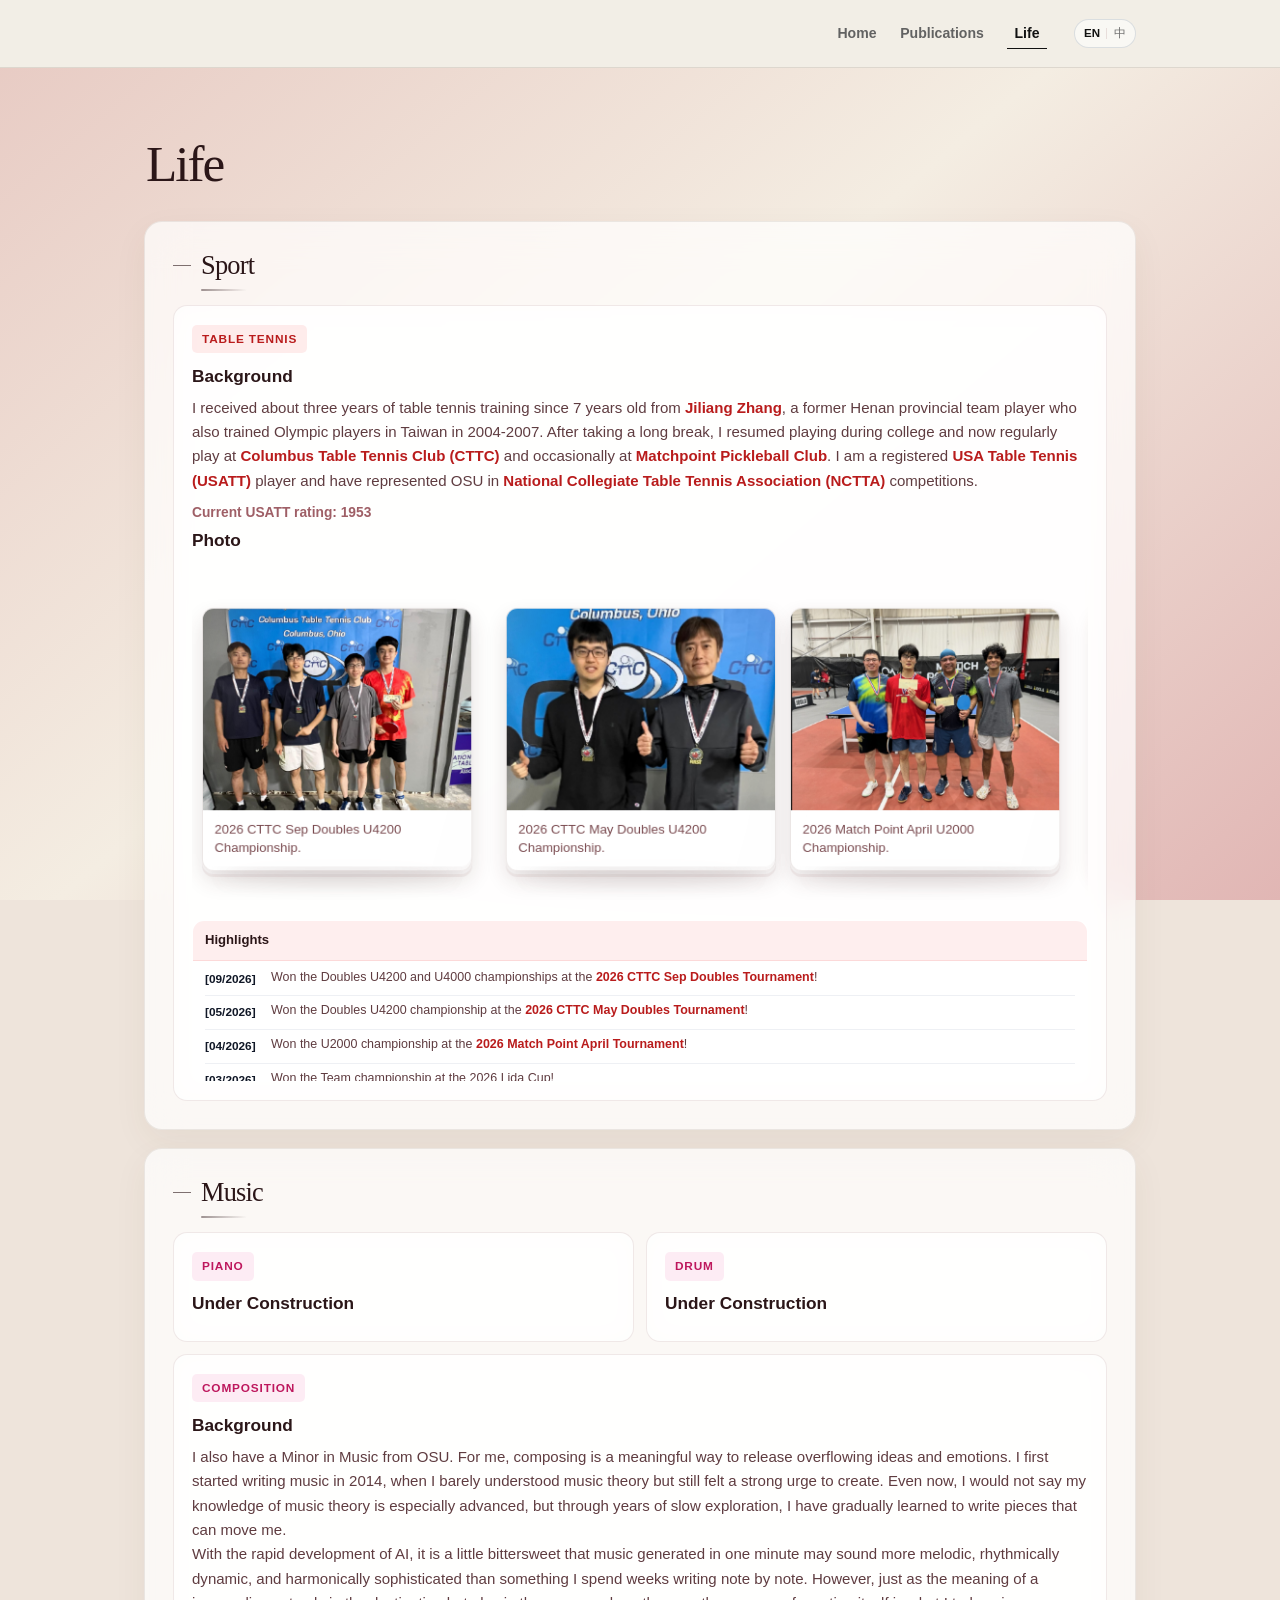
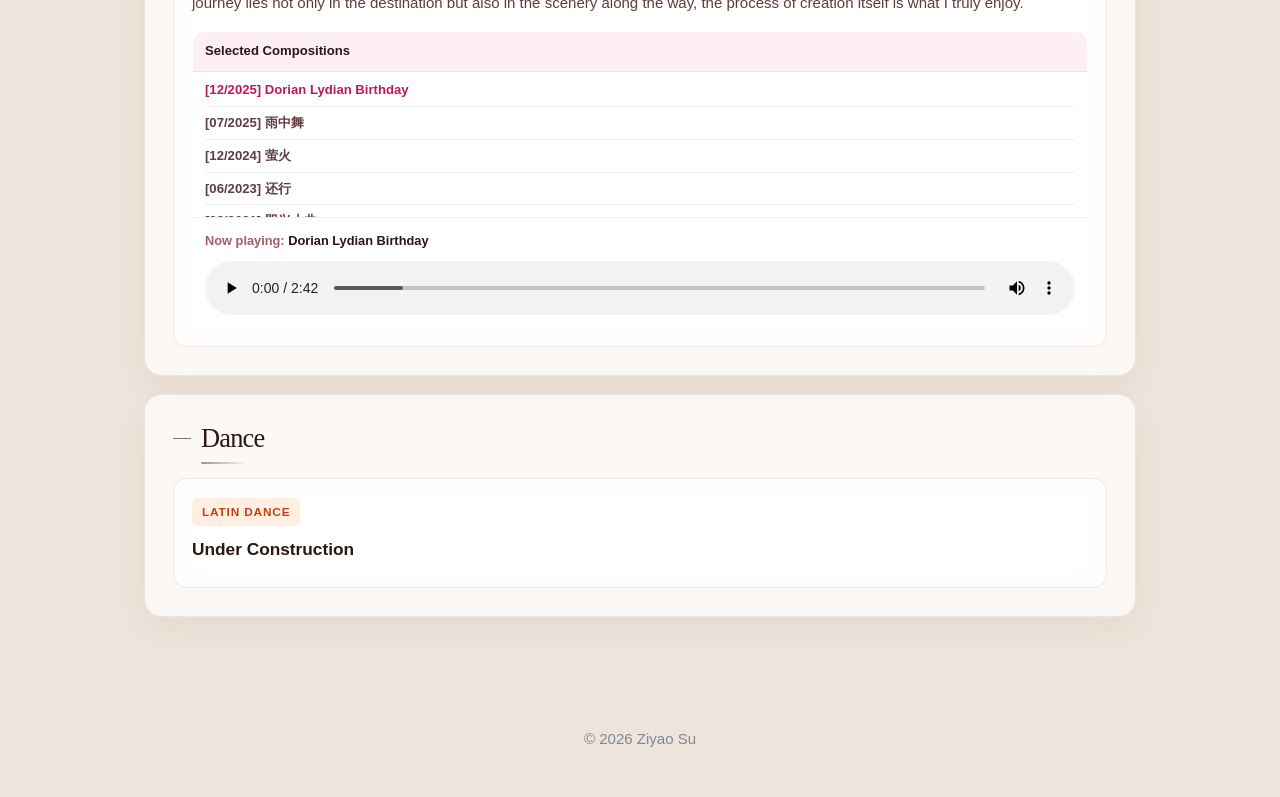
==== commit 4bd906e5: "update" ====
--- a/life.html
+++ b/life.html
@@ -417,7 +417,7 @@
     });
   });
 </script>
-  <script src="site.js?v=20261030-15"></script>
+  <script src="site.js?v=20261030-16"></script>
 
 </body>
 </html>
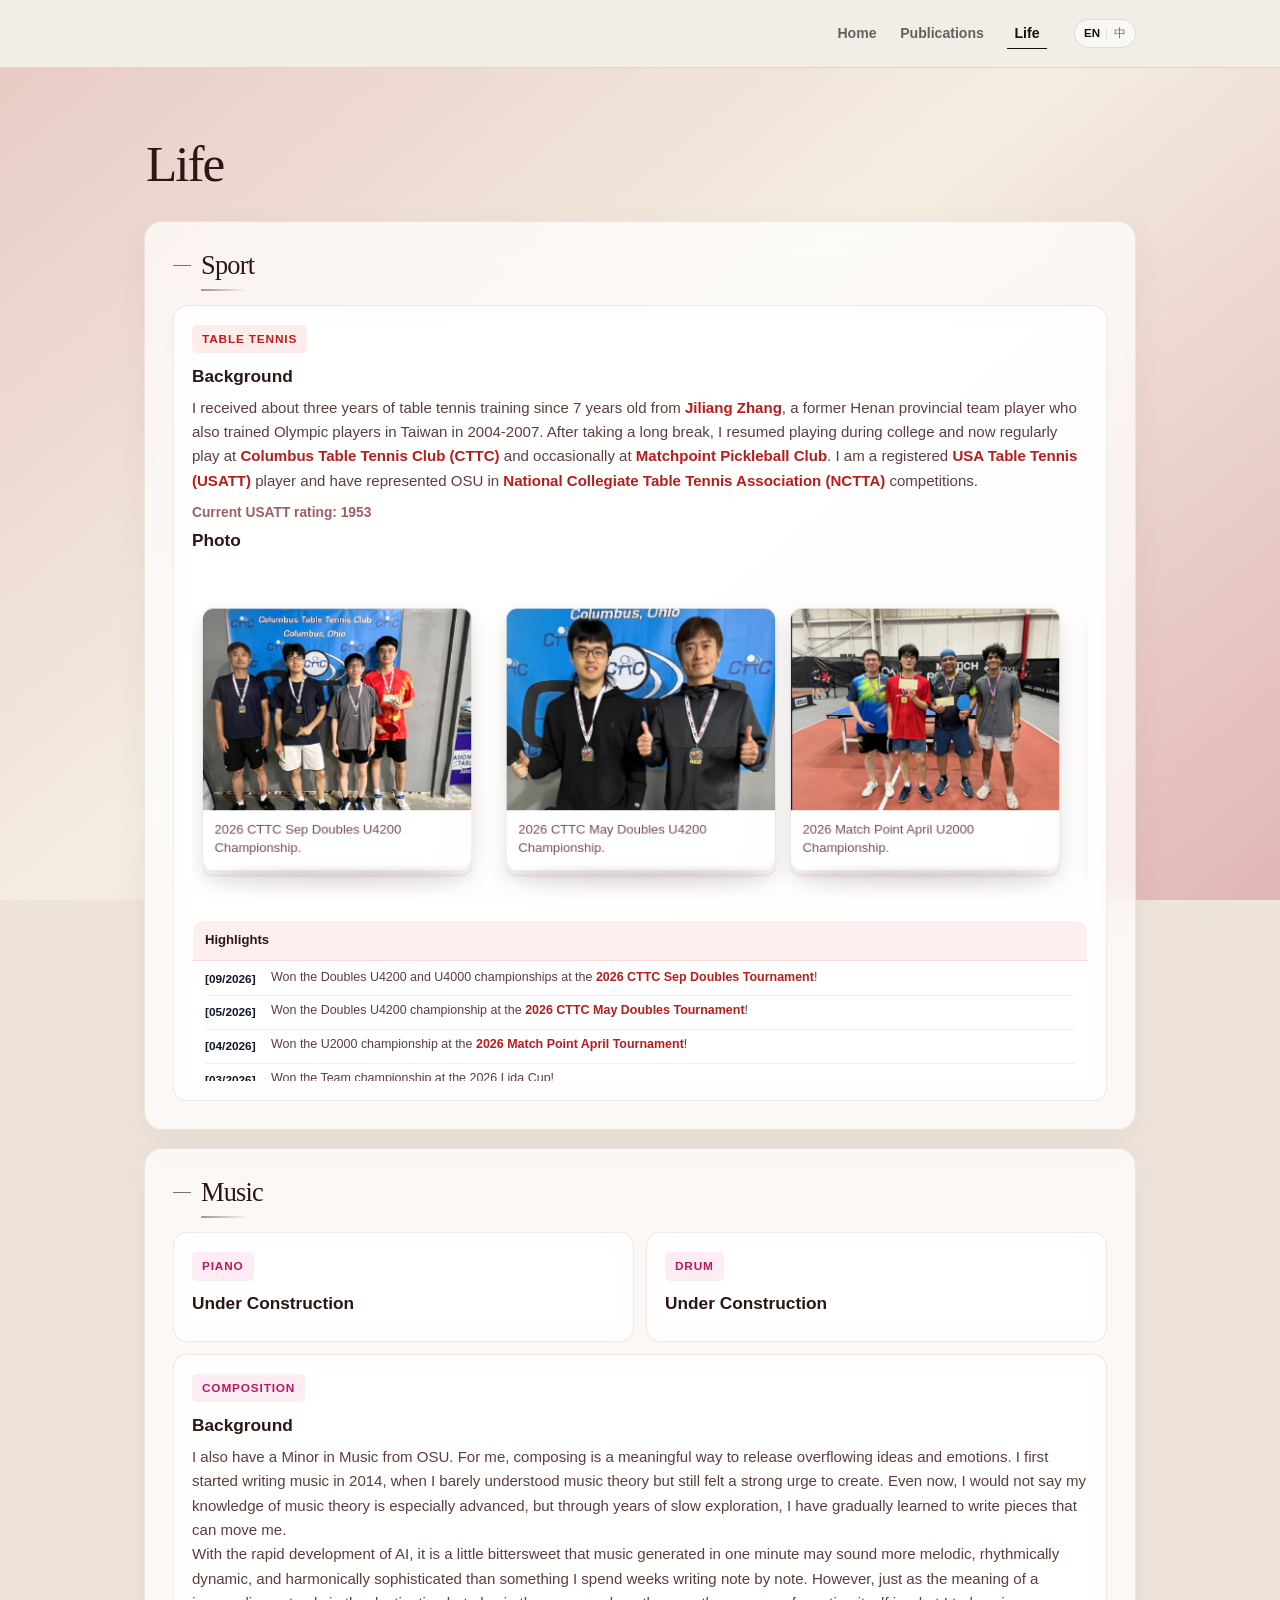
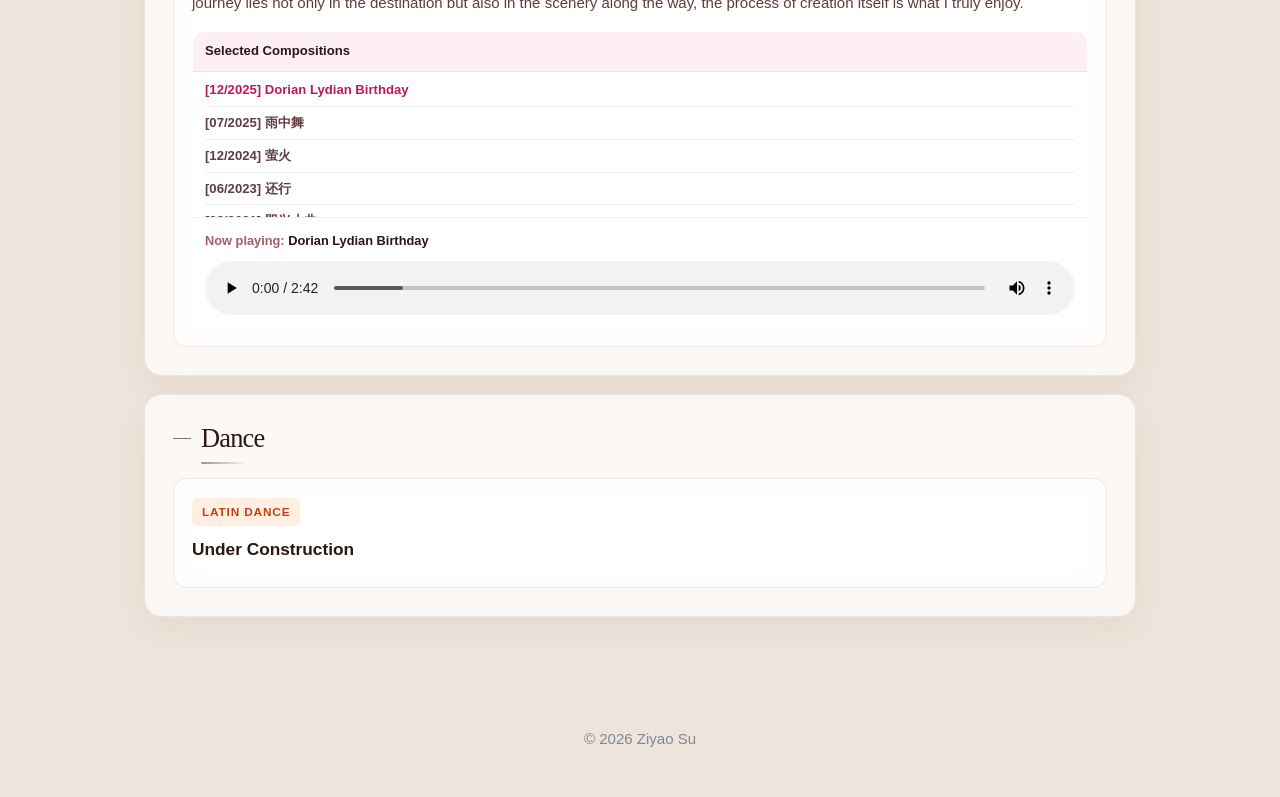
==== commit 3f07b6ad: "update" ====
--- a/life.html
+++ b/life.html
@@ -417,7 +417,7 @@
     });
   });
 </script>
-  <script src="site.js?v=20261030-16"></script>
+  <script src="site.js?v=20261030-17"></script>
 
 </body>
 </html>
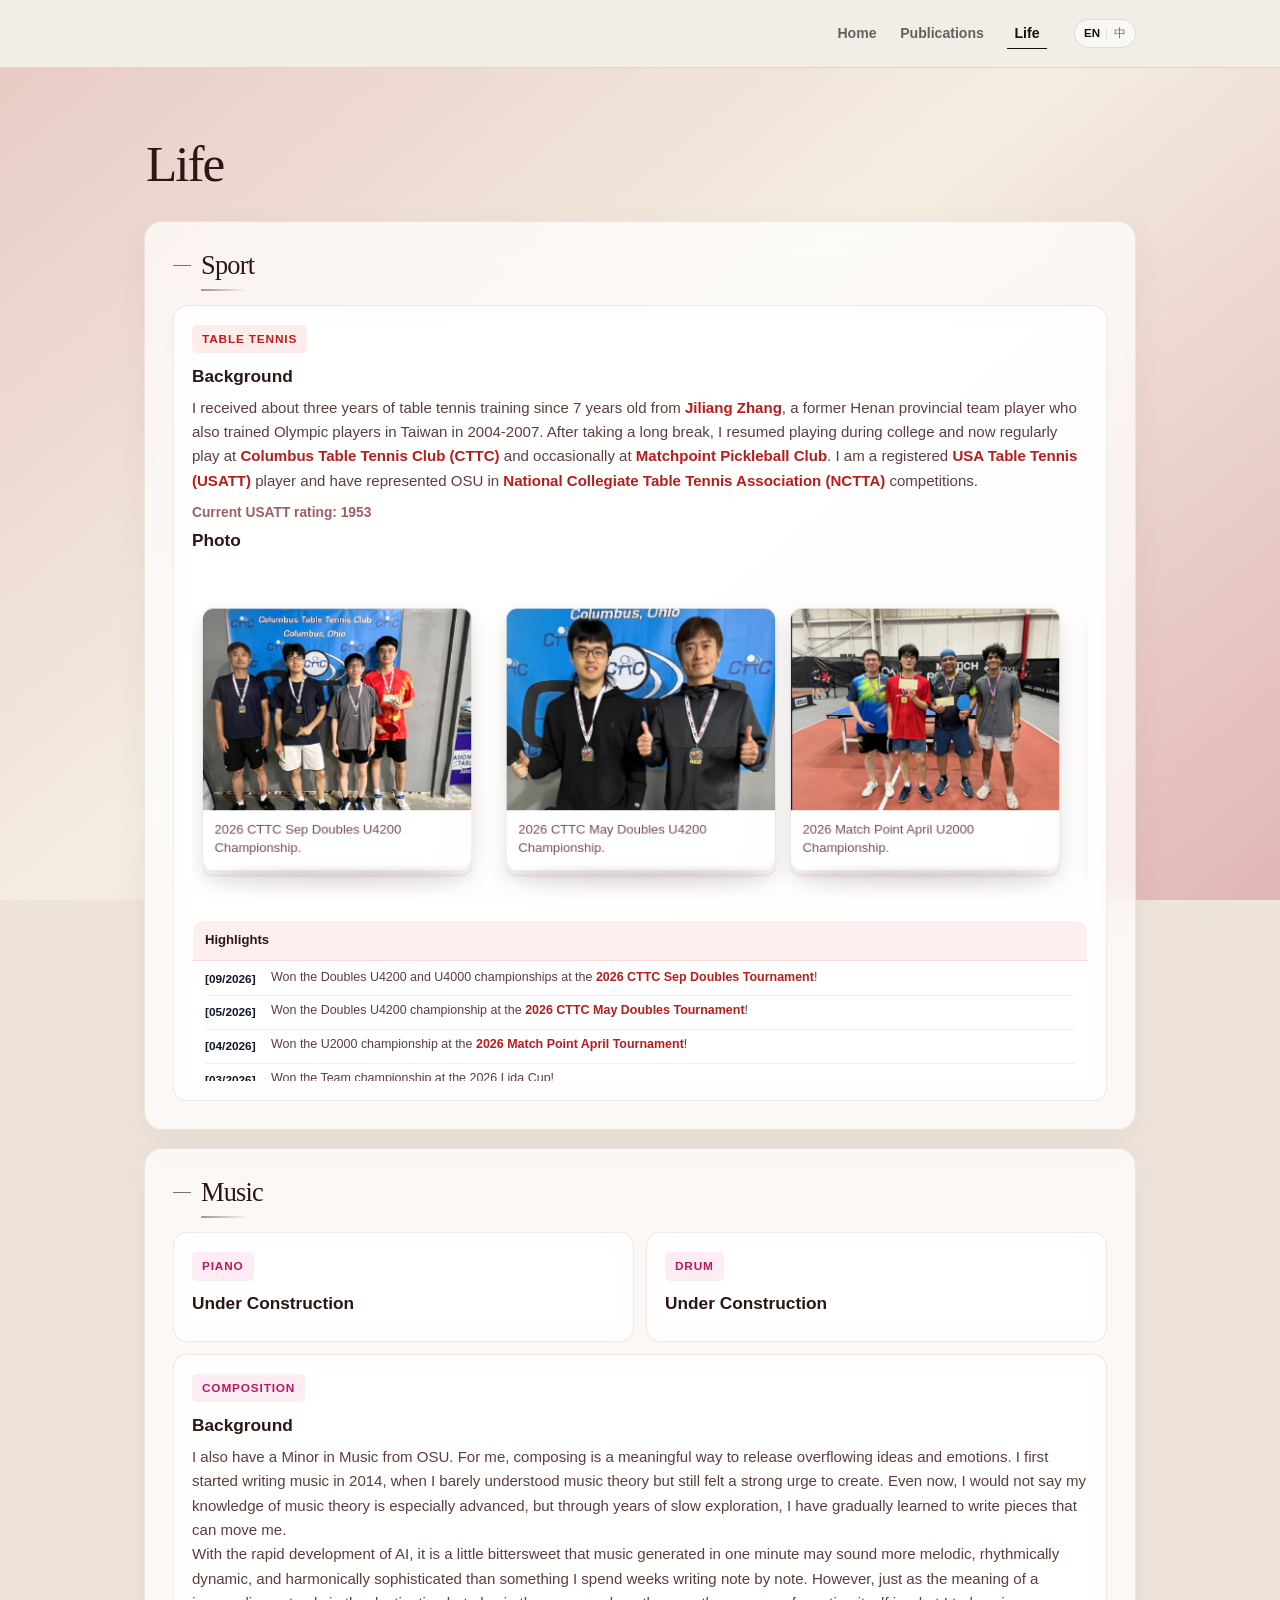
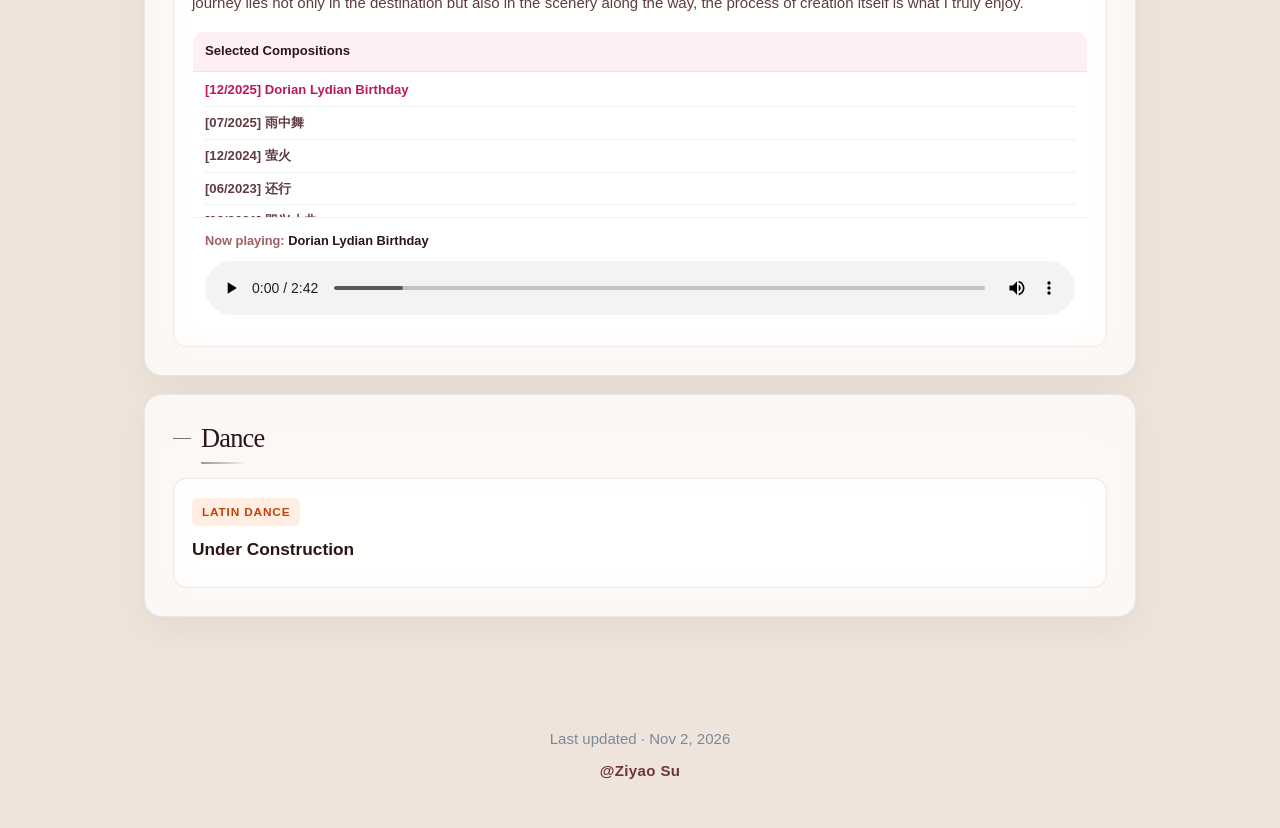
==== commit 0d1dc84a: "1" ====
--- a/life.html
+++ b/life.html
@@ -12,7 +12,7 @@
   
   <link rel="stylesheet" href="style.css" />
   <link rel="stylesheet" href="life.css" />
-  <link rel="stylesheet" href="refine.css?v=20261030-9" />
+  <link rel="stylesheet" href="refine.css?v=20261102-1" />
 </head>
 
 <body>
@@ -390,7 +390,8 @@
   </main>
 
   <footer class="site-footer">
-    © 2026 Ziyao Su
+    <span data-en="Last updated · Nov 2, 2026" data-zh="最近更新 · 2026 年 11 月 2 日">Last updated · Nov 2, 2026</span>
+    <span class="footer-signature">@Ziyao Su</span>
   </footer>
 
 <script>
@@ -417,7 +418,7 @@
     });
   });
 </script>
-  <script src="site.js?v=20261030-17"></script>
+  <script src="site.js?v=20261102-1"></script>
 
 </body>
 </html>
--- a/style.css
+++ b/style.css
@@ -39,12 +39,7 @@
   color: var(--ink);
   background: linear-gradient(180deg, #f5f6f3 0, #fafaf8 42%, #f4f5f2 100%);
   font-family: Inter, "Noto Sans SC", "PingFang SC", -apple-system, BlinkMacSystemFont, "Segoe UI", sans-serif;
-  opacity: 0;
-  transform: translateY(5px);
-  transition: opacity .35s ease, transform .35s ease;
-}
-body.page-ready { opacity: 1; transform: none; }
-body.page-leaving { opacity: 0; transform: translateY(-3px); }
+}
 body::before, body::after { opacity: .24; filter: saturate(.55); }
 
 .site-nav {
@@ -83,7 +78,6 @@
 
 .section-kicker { color: var(--primary); font-size: .72rem; font-weight: 750; letter-spacing: .13em; text-transform: uppercase; }
 
-.site-footer { padding: 30px 16px 44px; }
 @media (max-width: 760px) {
   .site-nav { height: 62px; }
   .nav-container { flex-direction: row; align-items: center; padding: 0 15px; gap: 10px; }
@@ -477,18 +471,6 @@
   font-size: 0.9rem;
 }
 
-.pub-highlight {
-  display: inline-block;
-  margin-left: 8px;
-  padding: 2px 8px;
-  border-radius: 999px;
-  background: rgba(220, 38, 38, 0.1);
-  color: #dc2626;
-  font-size: 0.75rem;
-  font-weight: 800;
-  white-space: nowrap;
-}
-
 /* ---------------------------Footer--------------------------- */
 
 .site-footer {
--- a/refine.css
+++ b/refine.css
@@ -63,7 +63,8 @@
 .compact-publications li { margin-bottom:11px; }
 .section-kicker { color:var(--primary); font-size:.88rem; line-height:1.25; font-weight:750; letter-spacing:.11em; text-transform:uppercase; }
 .service-section { background:rgba(255,255,255,.72); }
-.site-footer { padding:30px 16px 44px; }
+.site-footer { display:grid; gap:5px; padding:30px 16px 44px; }
+.footer-signature { color:var(--primary-dark); font-weight:700; letter-spacing:.025em; }
 
 /* Publications */
 .plain-page-header { padding:22px 2px 8px; }
@@ -80,6 +81,7 @@
 .pub-meta { font-size:.8rem; }
 .pub-abstract { border-left-color:var(--primary); border-radius:4px 9px 9px 4px; }
 .pub-links { gap:6px; margin-top:7px; }
+.pub-link-divider { align-self:center; margin:0 2px; color:rgba(52,68,90,.38); font-size:.72rem; font-weight:500; line-height:23px; user-select:none; }
 .pub-badge,.pub-links .bibtex-toggle,.pub-links .abstract-toggle,.pub-action { display:inline-flex; align-items:center; min-height:23px; padding:3px 8px; border:1px solid rgba(49,95,140,.13); border-radius:6px; font-size:.7rem; font-weight:750; line-height:1; text-decoration:none !important; }
 .badge-impact { color:#315f8c; border-color:rgba(49,95,140,.16); background:#edf4fa; }
 .badge-jcr { color:#416e57; border-color:rgba(65,110,87,.16); background:#eef6f1; }
@@ -146,7 +148,7 @@
   .horizontal-photo-strip figure,.horizontal-photo-strip figure:nth-child(even),.horizontal-photo-strip figure:hover,.horizontal-photo-strip figure:nth-child(even):hover,.horizontal-photo-strip figure:has(+ figure:hover),.horizontal-photo-strip figure:hover + figure { transform:none; }
   .horizontal-photo-strip figure::after { display:none; }
 }
-@media (prefers-reduced-motion:reduce) { body,main > header,main > section { animation:none !important; transition:none !important; transform:none !important; filter:none !important; } }
+@media (prefers-reduced-motion:reduce) { body,main > header,main > section,.home-content > header,.home-content > section,.profile-sidebar > * { animation:none !important; transition:none !important; transform:none !important; filter:none !important; } }
 
 /* Editorial homepage: a fixed profile rail with an open, asymmetric content field. */
 .home-layout { display:grid; grid-template-columns:250px minmax(0,1fr); gap:42px; align-items:start; padding-top:42px; font-size:.94rem; }
@@ -178,7 +180,6 @@
 .visitor-map:has(iframe) .map-widget-fallback,.visitor-map:has(img) .map-widget-fallback { display:none; }
 .sidebar-visitors .visitor-map > * { max-width:100%; }
 .sidebar-visitors .visitor-count { max-width:100%; height:auto; margin:10px auto 0; }
-.last-updated { margin:9px 0 0; color:var(--soft); font-size:.64rem; line-height:1.4; text-align:center; letter-spacing:.015em; }
 .home-content { display:grid; grid-template-columns:minmax(0,1.35fr) minmax(250px,.75fr); gap:22px 30px; min-width:0; }
 .home-content h1 { font-size:clamp(2.05rem,3.7vw,3rem); }
 .home-content section h2 { font-size:1.4rem; }
@@ -199,6 +200,17 @@
 body.page-ready .home-content > :nth-child(3) { animation-delay:140ms; }
 body.page-ready .home-content > :nth-child(4) { animation-delay:210ms; }
 body.cards-leaving .home-content > header,body.cards-leaving .home-content > section { animation:card-depart .30s both cubic-bezier(.55,0,1,.45); }
+body:not(.page-ready) .profile-sidebar > * { opacity:0; transform:translateY(-34px); }
+body.page-ready .profile-sidebar > * { animation:rail-arrive .7s both cubic-bezier(.22,1,.36,1); }
+body.page-ready .profile-sidebar > :nth-child(2) { animation-delay:70ms; }
+body.page-ready .profile-sidebar > :nth-child(3) { animation-delay:140ms; }
+body.cards-leaving .profile-sidebar > * { animation:rail-depart .30s both cubic-bezier(.55,0,1,.45); animation-delay:0ms; }
+@keyframes rail-arrive { from{opacity:0;transform:translateY(-34px);filter:blur(3px)} to{opacity:1;transform:none;filter:blur(0)} }
+@keyframes rail-depart { from{opacity:1;transform:none;filter:blur(0)} to{opacity:0;transform:translateY(22px);filter:blur(1px)} }
+
+.home-pub-badge { display:inline-flex; align-items:center; min-height:23px; margin-left:6px; padding:3px 8px; border:1px solid; border-radius:6px; box-sizing:border-box; font-size:.7rem; font-weight:750; line-height:1; vertical-align:middle; white-space:nowrap; }
+.badge-presentation { color:#315f8c; border-color:rgba(49,95,140,.16); background:#edf4fa; }
+.badge-award { color:#a53b42; border-color:rgba(165,59,66,.17); background:#fbefef; }
 
 /* Publication controls share one box model whether they link, toggle, or are disabled. */
 .pub-links .pub-badge,.pub-links .bibtex-toggle,.pub-links .abstract-toggle,.pub-links a.pub-action,.pub-links span.pub-action { display:inline-flex; align-items:center; justify-content:center; box-sizing:border-box; min-height:23px; margin:0; padding:3px 8px; border-radius:6px; font-size:.7rem; font-weight:750; line-height:1; text-decoration:none !important; }
@@ -243,4 +255,3 @@
 @media (max-width:460px) {
   .profile-sidebar .hero-photo-block { width:min(190px,70vw); margin:auto; }
 }
-@media (prefers-reduced-motion:reduce) { .home-content > header,.home-content > section { animation:none !important; transition:none !important; transform:none !important; filter:none !important; } }
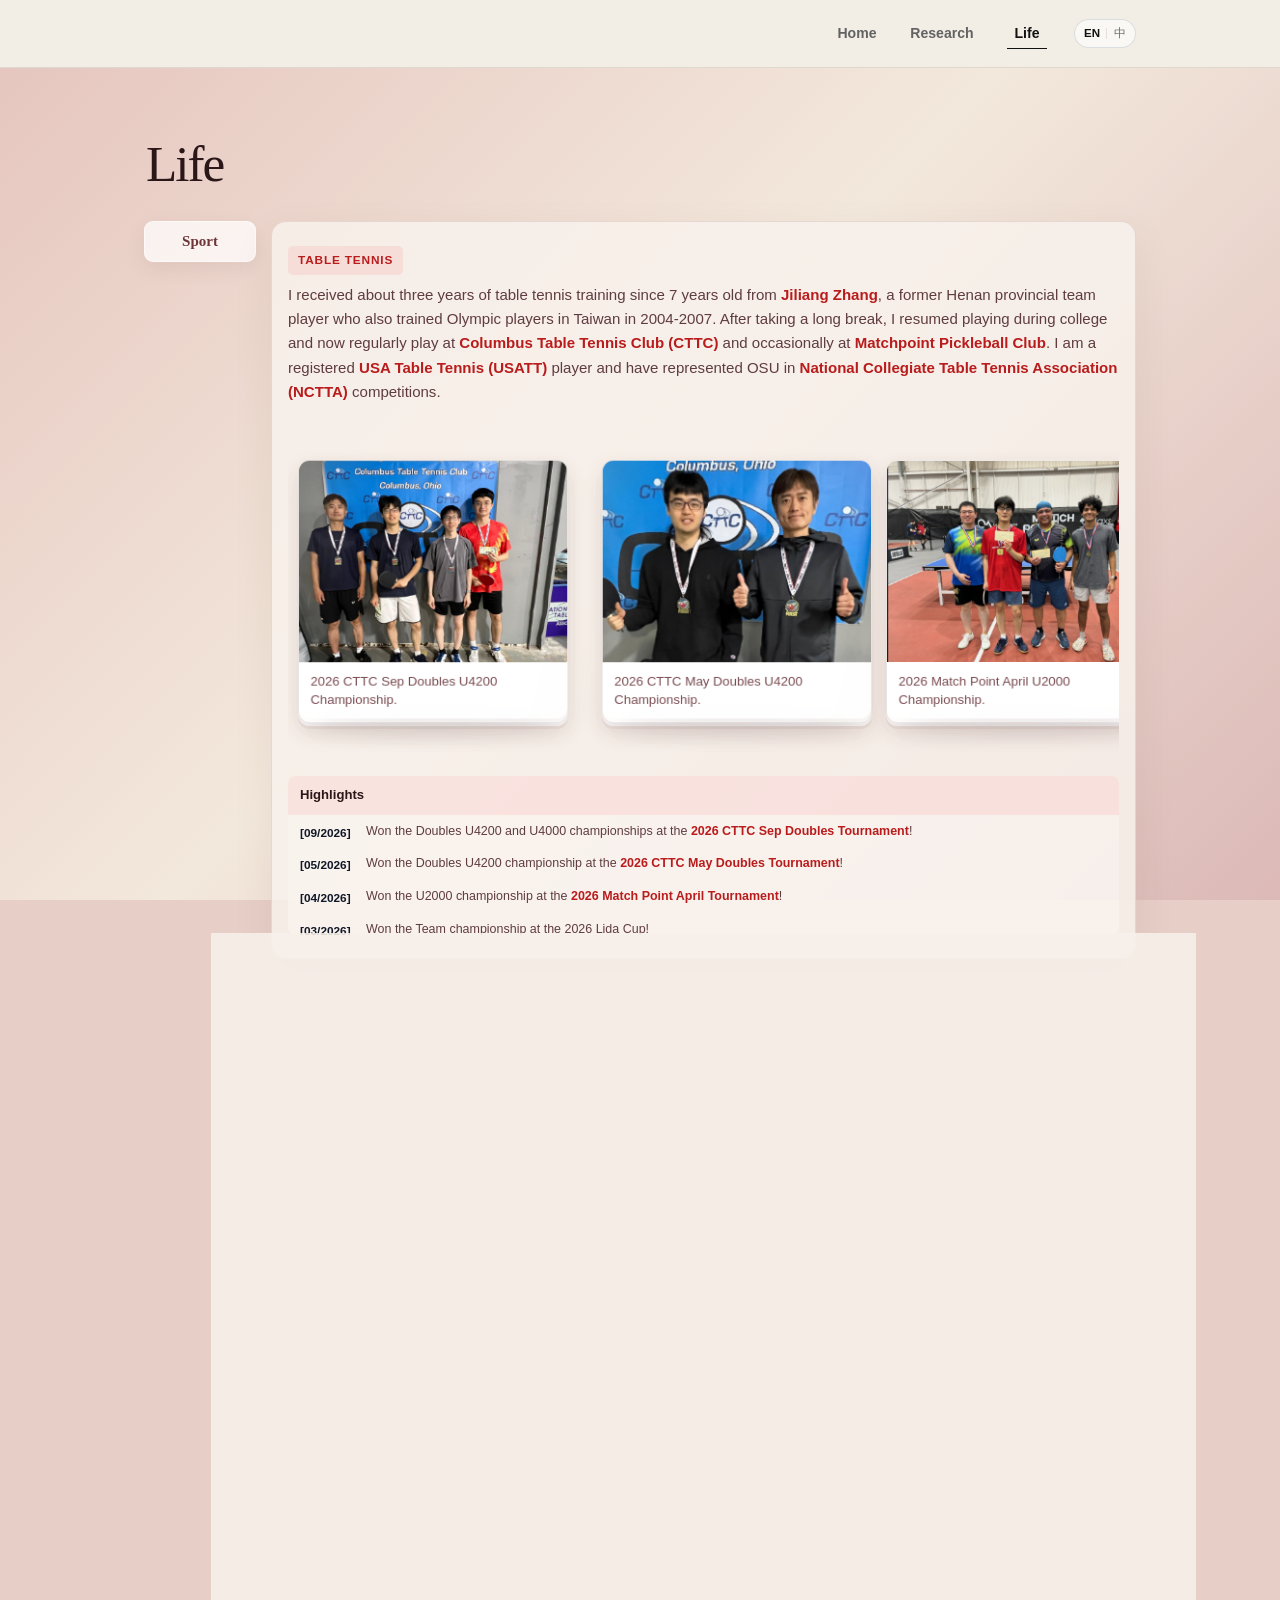
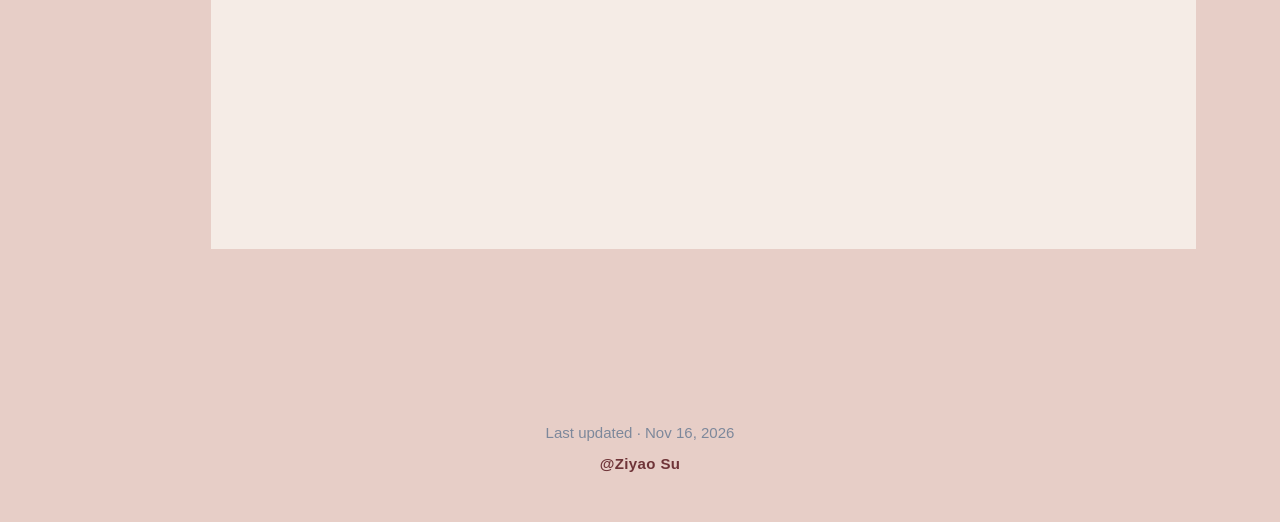
==== commit da36b27c: "1" ====
--- a/life.html
+++ b/life.html
@@ -12,7 +12,7 @@
   
   <link rel="stylesheet" href="style.css" />
   <link rel="stylesheet" href="life.css" />
-  <link rel="stylesheet" href="refine.css?v=20261102-1" />
+  <link rel="stylesheet" href="refine.css?v=20261117-12" />
 </head>
 
 <body>
@@ -20,7 +20,7 @@
     <div class="nav-container">
       <div class="nav-actions"><div class="nav-links">
         <a href="index.html" data-en="Home" data-zh="首页">Home</a>
-        <a href="publications.html" data-en="Publications" data-zh="学术成果">Publications</a>
+        <a href="publications.html" data-en="Research" data-zh="科研成果">Research</a>
         <a href="life.html" class="active" data-en="Life" data-zh="生活">Life</a>
       </div><button class="language-toggle" type="button" aria-label="切换至中文"><span data-lang="en">EN</span><i></i><span data-lang="zh">中</span></button></div>
     </div>
@@ -37,8 +37,6 @@
   <div class="life-list">
     <article class="life-card">
       <div class="life-tag">Table Tennis</div>
-      <div class="life-title">Background</div>
-
 	<p class="life-text" data-content-key="table-tennis">
   	 I received about three years of table tennis training since 7 years old from
   	 <a href="https://www.douyin.com/user/MS4wLjABAAAAonDPc5VkkgLb9TlkUxZpwA0_EYXYhEQ-IQcuhXt2RG0?from_tab_name=main&vid=7644897827390778233" target="_blank" rel="noopener noreferrer">Jiliang Zhang</a>,
@@ -54,11 +52,6 @@
   	 competitions.
 	</p>
 
-      <div class="life-meta" data-content-key="rating">
-        Current USATT rating: 1953
-      </div>
-
-      <div class="life-title">Photo</div>
       <div class="horizontal-photo-strip">
 
         <figure>
@@ -184,21 +177,15 @@
     <article class="life-card">
       <div class="life-tag">Piano</div>
       <div class="life-title">Under Construction</div>
-
-      <p class="life-text"></p>
     </article>
 
     <article class="life-card">
       <div class="life-tag">Drum</div>
       <div class="life-title">Under Construction</div>
-
-      <p class="life-text"></p>
     </article>
 
     <article class="life-card">
       <div class="life-tag">Composition</div>
-      <div class="life-title">Background</div>
-
       <p class="life-text" data-content-key="composition-1">
         I also have a Minor in Music from OSU. For me, composing is a meaningful
         way to release overflowing ideas and emotions. I first started writing music
@@ -380,17 +367,13 @@
         <article class="life-card">
           <div class="life-tag">Latin Dance</div>
           <div class="life-title">Under Construction</div>
-
-          <p class="life-text">
-          </p>
-
         </article>
       </div>
     </section>
   </main>
 
   <footer class="site-footer">
-    <span data-en="Last updated · Nov 2, 2026" data-zh="最近更新 · 2026 年 11 月 2 日">Last updated · Nov 2, 2026</span>
+    <span data-en="Last updated · Nov 16, 2026" data-zh="最近更新 · 2026 年 11 月 16 日">Last updated · Nov 16, 2026</span>
     <span class="footer-signature">@Ziyao Su</span>
   </footer>
 
@@ -418,7 +401,7 @@
     });
   });
 </script>
-  <script src="site.js?v=20261102-1"></script>
+  <script src="site.js?v=20261117-16"></script>
 
 </body>
 </html>
--- a/life.css
+++ b/life.css
@@ -135,13 +135,6 @@
   color: #5f3c40;
   font-size: 0.94rem;
   line-height: 1.62;
-}
-
-.life-meta {
-  margin-top: 8px;
-  color: #9f5f66;
-  font-size: 0.86rem;
-  font-weight: 700;
 }
 
 /* Championship / highlights block */
--- a/refine.css
+++ b/refine.css
@@ -52,6 +52,7 @@
 .news-list { position:relative; }
 .news-list::before { content:""; position:absolute; left:91px; top:9px; bottom:9px; width:1px; background:linear-gradient(var(--primary),transparent); opacity:.35; }
 .news-list li { position:relative; grid-template-columns:88px 1fr; gap:22px; padding:11px 0; }
+.news-text a strong { color:inherit; }
 .news-date { color:var(--primary-dark); font-family:ui-monospace,SFMono-Regular,Consolas,monospace; font-size:.78rem; }
 .news-more { display:block; margin:15px auto 0; padding:7px 16px; border:1px solid rgba(34,68,99,.18); border-radius:999px; color:var(--primary-dark); background:rgba(255,255,255,.58); font:inherit; font-size:.78rem; font-weight:750; cursor:pointer; transition:background .2s ease,border-color .2s ease,transform .2s ease; }
 .news-more:hover { transform:translateY(-1px); border-color:rgba(34,68,99,.34); background:rgba(255,255,255,.9); }
@@ -68,6 +69,17 @@
 
 /* Publications */
 .plain-page-header { padding:22px 2px 8px; }
+.research-header-tools { display:flex; align-items:center; justify-content:space-between; gap:16px; margin-top:9px; }
+.presenter-note { margin:0; color:var(--soft); font-size:.76rem; line-height:1.4; letter-spacing:.025em; }
+.publication-filters { display:flex; align-items:center; justify-content:flex-end; gap:7px; flex-wrap:wrap; }
+.publication-filters button { min-height:27px; padding:4px 11px; border:1px solid; border-radius:7px; font:inherit; font-size:.7rem; font-weight:750; line-height:1; cursor:pointer; opacity:.64; box-shadow:0 3px 10px rgba(32,52,73,.035); transition:opacity .22s ease,box-shadow .22s ease,transform .22s ease; }
+.publication-filters button[data-publication-filter="Journal"] { color:#315f8c; border-color:rgba(49,95,140,.18); background:#eaf1f7; }
+.publication-filters button[data-publication-filter="Proceeding"] { color:#826128; border-color:rgba(130,97,40,.18); background:#fbf5e8; }
+.publication-filters button[data-publication-filter="Presentation"] { color:#5d5a91; border-color:rgba(93,90,145,.18); background:#f1f0fa; }
+.publication-filters button:hover { opacity:.88; transform:translateY(-1px); }
+.publication-filters button[aria-pressed="true"] { opacity:1; box-shadow:0 0 0 2px rgba(49,95,140,.11),0 5px 13px rgba(38,77,111,.1); }
+.publication-filters button:focus-visible { outline:2px solid rgba(49,95,140,.36); outline-offset:2px; }
+.presenter-mark { margin-left:1px; color:var(--primary); font-size:.72em; font-weight:800; vertical-align:super; }
 .pub-section.year-section { display:grid; grid-template-columns:112px minmax(0,1fr); align-items:start; gap:15px; margin-top:20px; }
 .sticky-year { position:sticky; top:84px; grid-column:1; display:block; margin:0; padding:10px 12px; width:100%; min-width:0; border-radius:9px; text-align:center; white-space:nowrap; overflow:hidden; text-overflow:ellipsis; font-family:Georgia,"Noto Serif SC",serif; font-size:.94rem; line-height:1.25; font-weight:600; color:var(--primary-dark); background:rgba(255,255,255,.72); backdrop-filter:blur(14px); box-shadow:0 7px 20px rgba(32,52,73,.08); }
 .sticky-year::before,.sticky-year::after { display:none; }
@@ -77,14 +89,15 @@
 .pub-item:last-child { border-bottom:0; }
 .pub-venue { padding:0; margin-bottom:4px; border-radius:0; background:none; color:var(--primary); font-size:.69rem; letter-spacing:.045em; text-transform:uppercase; }
 .pub-title { font-size:.97rem; line-height:1.4; }
+.pub-title,.pub-title a { color:var(--ink); font-weight:800; text-decoration:none; }
 .pub-authors { font-size:.86rem; }
 .pub-meta { font-size:.8rem; }
 .pub-abstract { border-left-color:var(--primary); border-radius:4px 9px 9px 4px; }
 .pub-links { gap:6px; margin-top:7px; }
 .pub-link-divider { align-self:center; margin:0 2px; color:rgba(52,68,90,.38); font-size:.72rem; font-weight:500; line-height:23px; user-select:none; }
 .pub-badge,.pub-links .bibtex-toggle,.pub-links .abstract-toggle,.pub-action { display:inline-flex; align-items:center; min-height:23px; padding:3px 8px; border:1px solid rgba(49,95,140,.13); border-radius:6px; font-size:.7rem; font-weight:750; line-height:1; text-decoration:none !important; }
-.badge-impact { color:#315f8c; border-color:rgba(49,95,140,.16); background:#edf4fa; }
-.badge-jcr { color:#416e57; border-color:rgba(65,110,87,.16); background:#eef6f1; }
+.badge-impact { color:#3e6e86; border-color:rgba(62,110,134,.17); background:#edf4f7; }
+.badge-jcr { color:#4b7979; border-color:rgba(75,121,121,.17); background:#eff6f5; }
 .pub-links .bibtex-toggle,.pub-links .abstract-toggle,.pub-action { color:#34445a; border-color:rgba(52,68,90,.13); background:rgba(255,255,255,.76); }
 .pub-links .bibtex-toggle:hover,.pub-links .abstract-toggle:hover,.pub-action:hover { background:#fff; text-decoration:none; }
 .pub-links .is-unavailable { color:#9aa3ad; border-color:rgba(120,130,142,.11); background:rgba(230,233,236,.6); cursor:default; pointer-events:none; }
@@ -94,18 +107,16 @@
 .bib-copy { position:absolute; top:8px; right:8px; padding:4px 8px; border:1px solid var(--border); border-radius:5px; color:var(--primary-dark); background:rgba(255,255,255,.78); font:inherit; font-size:.67rem; font-weight:700; cursor:pointer; }
 
 /* Life - warmer and more playful, while retaining the shared shell. */
-body:has(.life-page-header) { --ink:#351d20; --muted:#6f5553; --soft:#947c76; --primary:#985355; --primary-dark:#6f3438; --border:rgba(113,42,47,.12); background-color:#eee4db !important; background-image:linear-gradient(140deg,#e7c9c2 0%,#f4ede2 48%,#e1b6b4 100%) !important; background-attachment:fixed !important; }
-.life-section { background-color:rgba(255,255,255,.72); background-image:none; backdrop-filter:blur(20px) saturate(115%); -webkit-backdrop-filter:blur(20px) saturate(115%); }
+body:has(.life-page-header) { --ink:#351d20; --muted:#6f5553; --soft:#947c76; --primary:#985355; --primary-dark:#6f3438; --border:rgba(113,42,47,.12); --card:rgba(248,241,235,.88); --shadow-md:0 14px 40px rgba(88,61,41,.08); background-color:#e7cec7 !important; background-image:linear-gradient(135deg,#e5c4bd 0%,#f3e8dc 49%,#dcb9b6 100%) !important; background-attachment:fixed !important; }
 .life-page-header h1,.life-heading { font-family:Georgia,"Noto Serif SC",serif; font-weight:500; }
-.life-section { padding:28px; margin-top:18px; border-color:rgba(92,70,52,.10); border-radius:var(--radius-xl); box-shadow:0 12px 34px rgba(88,61,41,.06); }
-.life-heading { padding:0 0 9px; }
-.life-heading::before { display:block; position:static; flex:0 0 18px; width:18px; height:1px; margin:0; border-radius:0; background:currentColor !important; opacity:.6; }
-.life-heading::after { content:""; position:absolute; left:28px; bottom:0; width:46px; height:2px; margin:0; border-radius:9px; background:linear-gradient(90deg,currentColor,transparent); opacity:.45; }
-.life-list { gap:12px; }
-.life-card { min-height:0; padding:18px; border-radius:14px; box-shadow:none; border:1px solid rgba(111,41,46,.10); background:rgba(255,255,255,.66); backdrop-filter:blur(14px) saturate(112%); -webkit-backdrop-filter:blur(14px) saturate(112%); }
-.life-card:hover { transform:translateY(-2px) rotate(.08deg); box-shadow:0 12px 28px rgba(88,61,41,.08); }
+.life-section { display:grid; grid-template-columns:112px minmax(0,1fr); align-items:start; gap:15px; margin-top:20px; padding:0; border:0; border-radius:0; background:transparent; box-shadow:none; backdrop-filter:none; -webkit-backdrop-filter:none; }
+.life-heading { position:sticky; top:84px; grid-column:1; display:block; width:100%; min-width:0; margin:0; padding:10px 12px; border:1px solid rgba(255,255,255,.55); border-radius:9px; color:var(--primary-dark); background:rgba(255,255,255,.72); box-shadow:0 7px 20px rgba(79,48,47,.08); backdrop-filter:blur(14px); -webkit-backdrop-filter:blur(14px); text-align:center; white-space:nowrap; overflow:hidden; text-overflow:ellipsis; font-size:.94rem; line-height:1.25; font-weight:600; letter-spacing:0; }
+.life-heading::before,.life-heading::after { display:none !important; }
+.life-list { grid-column:2; grid-template-columns:minmax(0,1fr); gap:0; width:100%; margin:0; padding:7px 15px; border:1px solid var(--border); border-radius:15px; background:var(--card); box-shadow:var(--shadow-md); backdrop-filter:blur(10px); -webkit-backdrop-filter:blur(10px); }
+.life-card { grid-column:1 !important; min-height:0; margin:0; padding:16px 1px; border:0; border-bottom:1px solid var(--border); border-radius:0; background:transparent; box-shadow:none; backdrop-filter:none; -webkit-backdrop-filter:none; transition:none; }
+.life-card:last-child { border-bottom:0; }
+.life-card:hover { transform:none; box-shadow:none; }
 .life-tag { border-radius:5px; letter-spacing:.07em; text-transform:uppercase; }
-.life-title { position:relative; z-index:1; display:block; clear:both; margin-top:4px; background:none; }
 .horizontal-photo-strip { perspective:1100px; perspective-origin:center 42%; padding:34px 10px 28px; scroll-padding-inline:10px; }
 .horizontal-photo-strip figure { position:relative; isolation:isolate; flex-basis:280px; border-radius:12px; overflow:visible; background:rgba(255,255,255,.86); border:1px solid rgba(105,61,59,.13); box-shadow:0 10px 22px rgba(75,43,42,.14),0 3px 0 rgba(255,255,255,.9),0 6px 0 rgba(125,83,76,.08); transform:translateZ(0) rotateY(0) scale(.965); transform-style:preserve-3d; transform-origin:left center; transition:transform .52s cubic-bezier(.2,.78,.2,1),box-shadow .52s ease,filter .4s ease; will-change:transform; }
 .horizontal-photo-strip figure:nth-child(even) { transform-origin:right center; }
@@ -119,7 +130,9 @@
 .horizontal-photo-strip figure:hover + figure { transform:translateX(10px) rotateY(10deg) scale(.94); }
 .horizontal-photo-strip img { border-radius:11px 11px 0 0; transform:translateZ(1px); }
 .horizontal-photo-strip figcaption { position:relative; z-index:3; border-radius:0 0 11px 11px; background:rgba(255,255,255,.9); }
-.championship-box,.music-player-box { border-radius:12px; box-shadow:none; }
+.championship-box,.music-player-box { margin-top:20px; padding-top:0; border:0; border-radius:8px; background:rgba(255,255,255,.22); box-shadow:none; }
+.championship-header,.music-list-header { border:0; border-radius:7px 7px 0 0; }
+.championship-list li,.music-list li,.shared-audio-player { border:0; }
 @media (max-width:760px) {
   .site-nav { height:62px; }
   .nav-container { flex-direction:row; align-items:center; padding:0 15px; gap:10px; }
@@ -140,8 +153,14 @@
   .pub-section.year-section { grid-template-columns:1fr; gap:8px; }
   .sticky-year { position:relative; top:auto; grid-column:1; width:max-content; min-width:70px; }
   .pub-list { grid-column:1; padding:7px 12px; }
-  .life-section { padding:21px 15px; }
+  .life-section { grid-template-columns:1fr; gap:8px; padding:0; }
+  .life-heading { position:relative; top:auto; grid-column:1; width:max-content; min-width:70px; padding:7px 10px; font-size:.8rem; }
+  .life-list { grid-column:1; padding:4px 10px; }
+  .life-card { padding:14px 1px; }
   .plain-page-header h1,.life-page-header h1 { font-size:2.25rem; line-height:1.08; }
+  .research-header-tools { align-items:flex-start; flex-wrap:wrap; gap:9px 14px; }
+  .publication-filters { margin-left:auto; gap:5px; }
+  .publication-filters button { min-height:25px; padding:4px 8px; font-size:.65rem; }
 }
 @media (hover:none),(pointer:coarse) {
   .horizontal-photo-strip { perspective:none; padding:8px 0 14px; }
@@ -161,18 +180,13 @@
 .sidebar-service .service-points::before { content:""; position:absolute; top:7px; bottom:7px; left:4px; width:1px; background:linear-gradient(var(--primary),rgba(49,95,140,.08)); }
 .sidebar-service .service-group { position:relative; padding-left:19px; }
 .sidebar-service .service-group::before { content:""; position:absolute; top:5px; left:0; width:9px; height:9px; box-sizing:border-box; border:2px solid var(--primary); border-radius:50%; background:#f3eee5; box-shadow:0 0 0 3px rgba(49,95,140,.08); }
-.sidebar-service .service-group + .service-group { margin-top:14px; }
 .sidebar-service h3 { margin:0 0 4px; color:var(--primary-dark); font-size:.74rem; line-height:1.35; letter-spacing:.035em; }
-.sidebar-service p { margin:0; color:var(--muted); font-size:.72rem; line-height:1.52; text-wrap:pretty; overflow-wrap:normal; word-break:normal; }
 .service-summary { display:block; margin-bottom:6px; color:var(--soft); font-size:.68rem; }
 .service-details { display:grid; gap:4px; margin:0; padding:0; list-style:none; }
 .service-details li { display:flex; justify-content:space-between; gap:8px; color:var(--muted); font-size:.7rem; line-height:1.4; text-wrap:pretty; }
 .service-details li::before { content:"–"; flex:0 0 auto; color:var(--primary); opacity:.7; }
-.service-details li > span,.service-details li > a { margin-right:auto; }
+.service-details li > span { margin-right:auto; }
 .service-details small { flex:0 0 auto; color:var(--soft); font-size:.64rem; line-height:1.5; }
-.service-courses li { display:grid; grid-template-columns:auto 1fr; }
-.service-courses small { grid-column:2; display:block; }
-.service-memberships li { justify-content:flex-start; }
 .sidebar-visitors { margin-top:24px; padding-top:20px; border-top:1px solid rgba(34,68,99,.18); }
 .sidebar-visitors .section-kicker { display:block; margin-bottom:10px; font-size:.7rem; }
 .sidebar-visitors .visitor-map { min-height:95px; padding:0; border:0; border-radius:8px; background:transparent; overflow:hidden; }
@@ -217,8 +231,11 @@
 .pub-links .bibtex-toggle,.pub-links .abstract-toggle,.pub-links a.pub-action,.pub-links span.pub-action { border:1px solid rgba(52,68,90,.13); color:#34445a; background:rgba(255,255,255,.76); }
 .pub-links .bibtex-toggle:hover,.pub-links .abstract-toggle:hover,.pub-links a.pub-action:hover { border-color:rgba(52,68,90,.2); color:#34445a; background:#fff; }
 .pub-links span.pub-action.is-unavailable,.pub-links .pub-badge.is-unavailable { border-color:rgba(120,130,142,.11); color:#9aa3ad; background:rgba(230,233,236,.68); }
-.badge-rising { color:#77587d; border-color:rgba(119,88,125,.16); background:#f5eff7; }
-.badge-conference { color:#725a37; border-color:rgba(114,90,55,.16); background:#f7f2e8; }
+.badge-rising { color:#5f7d6c; border-color:rgba(95,125,108,.17); background:#f1f6f2; }
+.badge-journal { color:#315f8c; border-color:rgba(49,95,140,.18); background:#eaf1f7; }
+.pub-links .badge-proceeding { color:#826128; border-color:rgba(130,97,40,.18); background:#fbf5e8; }
+.pub-links .badge-presentation { color:#5d5a91; border-color:rgba(93,90,145,.18); background:#f1f0fa; }
+.pub-links .badge-award { color:#a53b42; border-color:rgba(165,59,66,.17); background:#fbefef; }
 
 @media (max-width:900px) {
   .home-layout { grid-template-columns:220px minmax(0,1fr); gap:30px; }
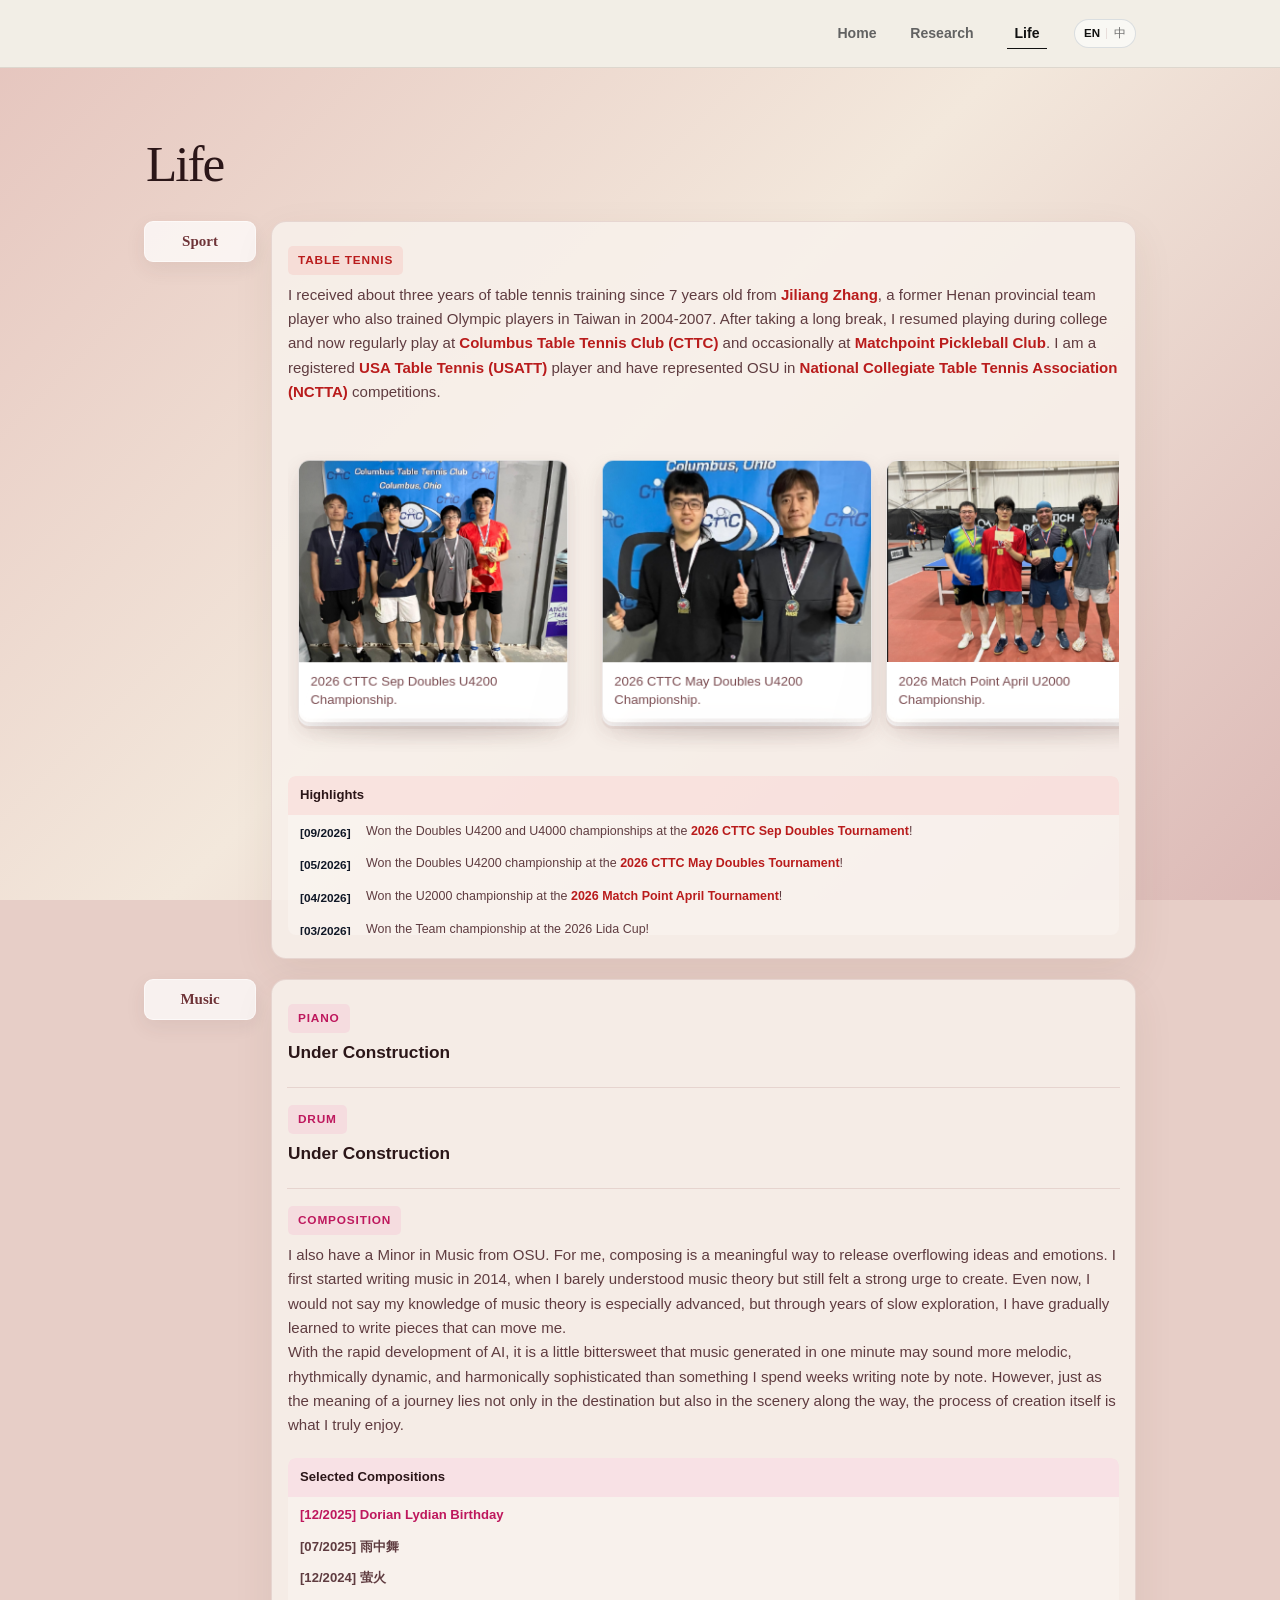
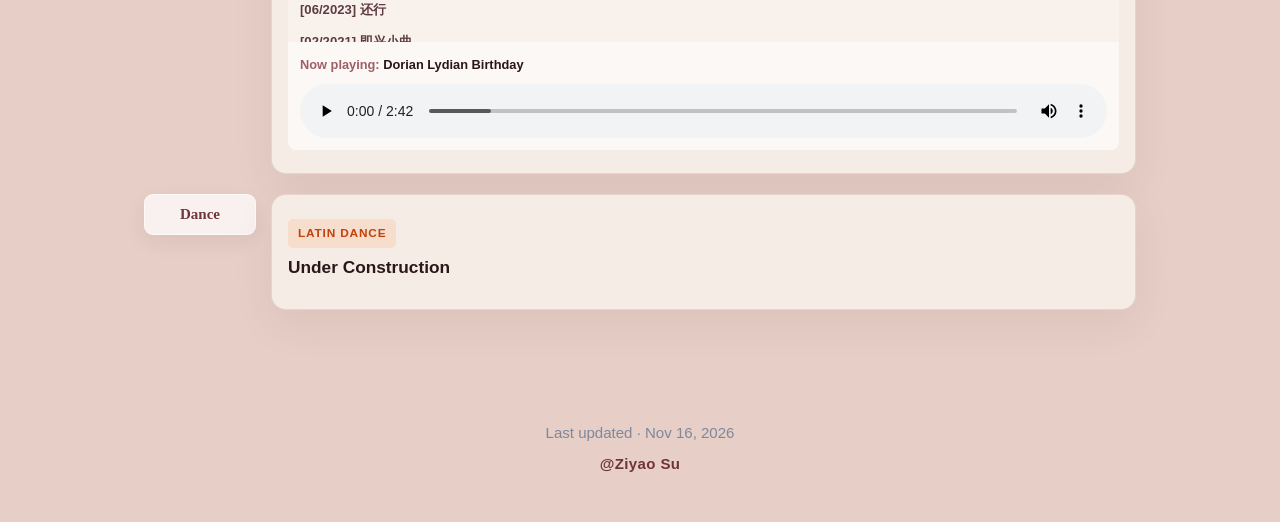
==== commit 9608977a: "1" ====
--- a/life.html
+++ b/life.html
@@ -12,7 +12,7 @@
   
   <link rel="stylesheet" href="style.css" />
   <link rel="stylesheet" href="life.css" />
-  <link rel="stylesheet" href="refine.css?v=20261117-12" />
+  <link rel="stylesheet" href="refine.css?v=20261118-13" />
 </head>
 
 <body>
@@ -401,7 +401,7 @@
     });
   });
 </script>
-  <script src="site.js?v=20261117-16"></script>
+  <script src="site.js?v=20261118-18"></script>
 
 </body>
 </html>
--- a/refine.css
+++ b/refine.css
@@ -52,7 +52,6 @@
 .news-list { position:relative; }
 .news-list::before { content:""; position:absolute; left:91px; top:9px; bottom:9px; width:1px; background:linear-gradient(var(--primary),transparent); opacity:.35; }
 .news-list li { position:relative; grid-template-columns:88px 1fr; gap:22px; padding:11px 0; }
-.news-text a strong { color:inherit; }
 .news-date { color:var(--primary-dark); font-family:ui-monospace,SFMono-Regular,Consolas,monospace; font-size:.78rem; }
 .news-more { display:block; margin:15px auto 0; padding:7px 16px; border:1px solid rgba(34,68,99,.18); border-radius:999px; color:var(--primary-dark); background:rgba(255,255,255,.58); font:inherit; font-size:.78rem; font-weight:750; cursor:pointer; transition:background .2s ease,border-color .2s ease,transform .2s ease; }
 .news-more:hover { transform:translateY(-1px); border-color:rgba(34,68,99,.34); background:rgba(255,255,255,.9); }
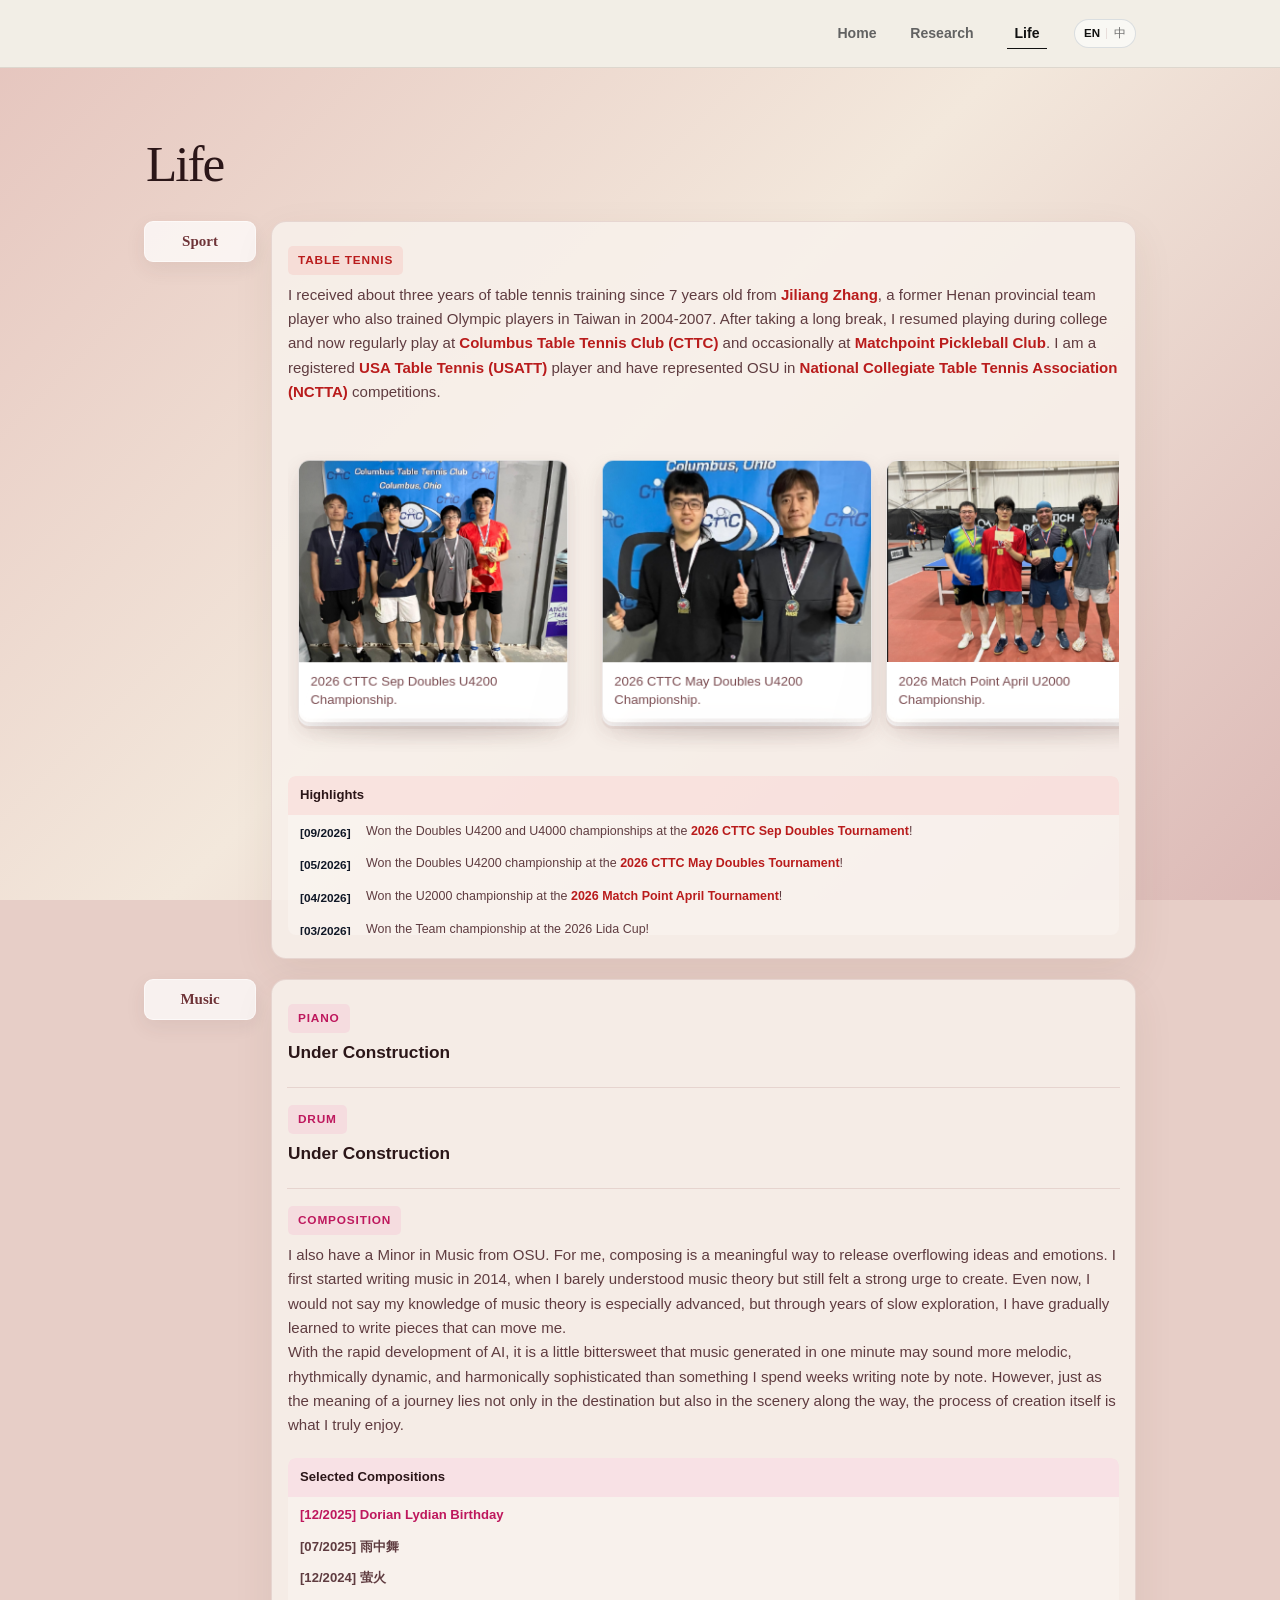
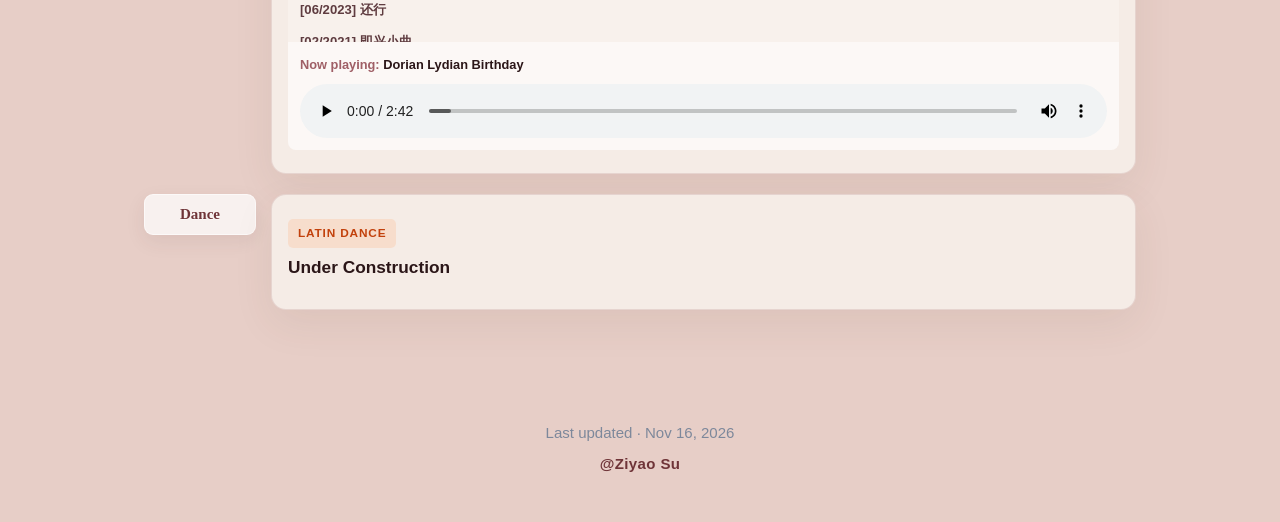
==== commit bf5f882e: "1" ====
--- a/life.html
+++ b/life.html
@@ -401,7 +401,7 @@
     });
   });
 </script>
-  <script src="site.js?v=20261118-18"></script>
+  <script src="site.js?v=20261120-19"></script>
 
 </body>
 </html>
